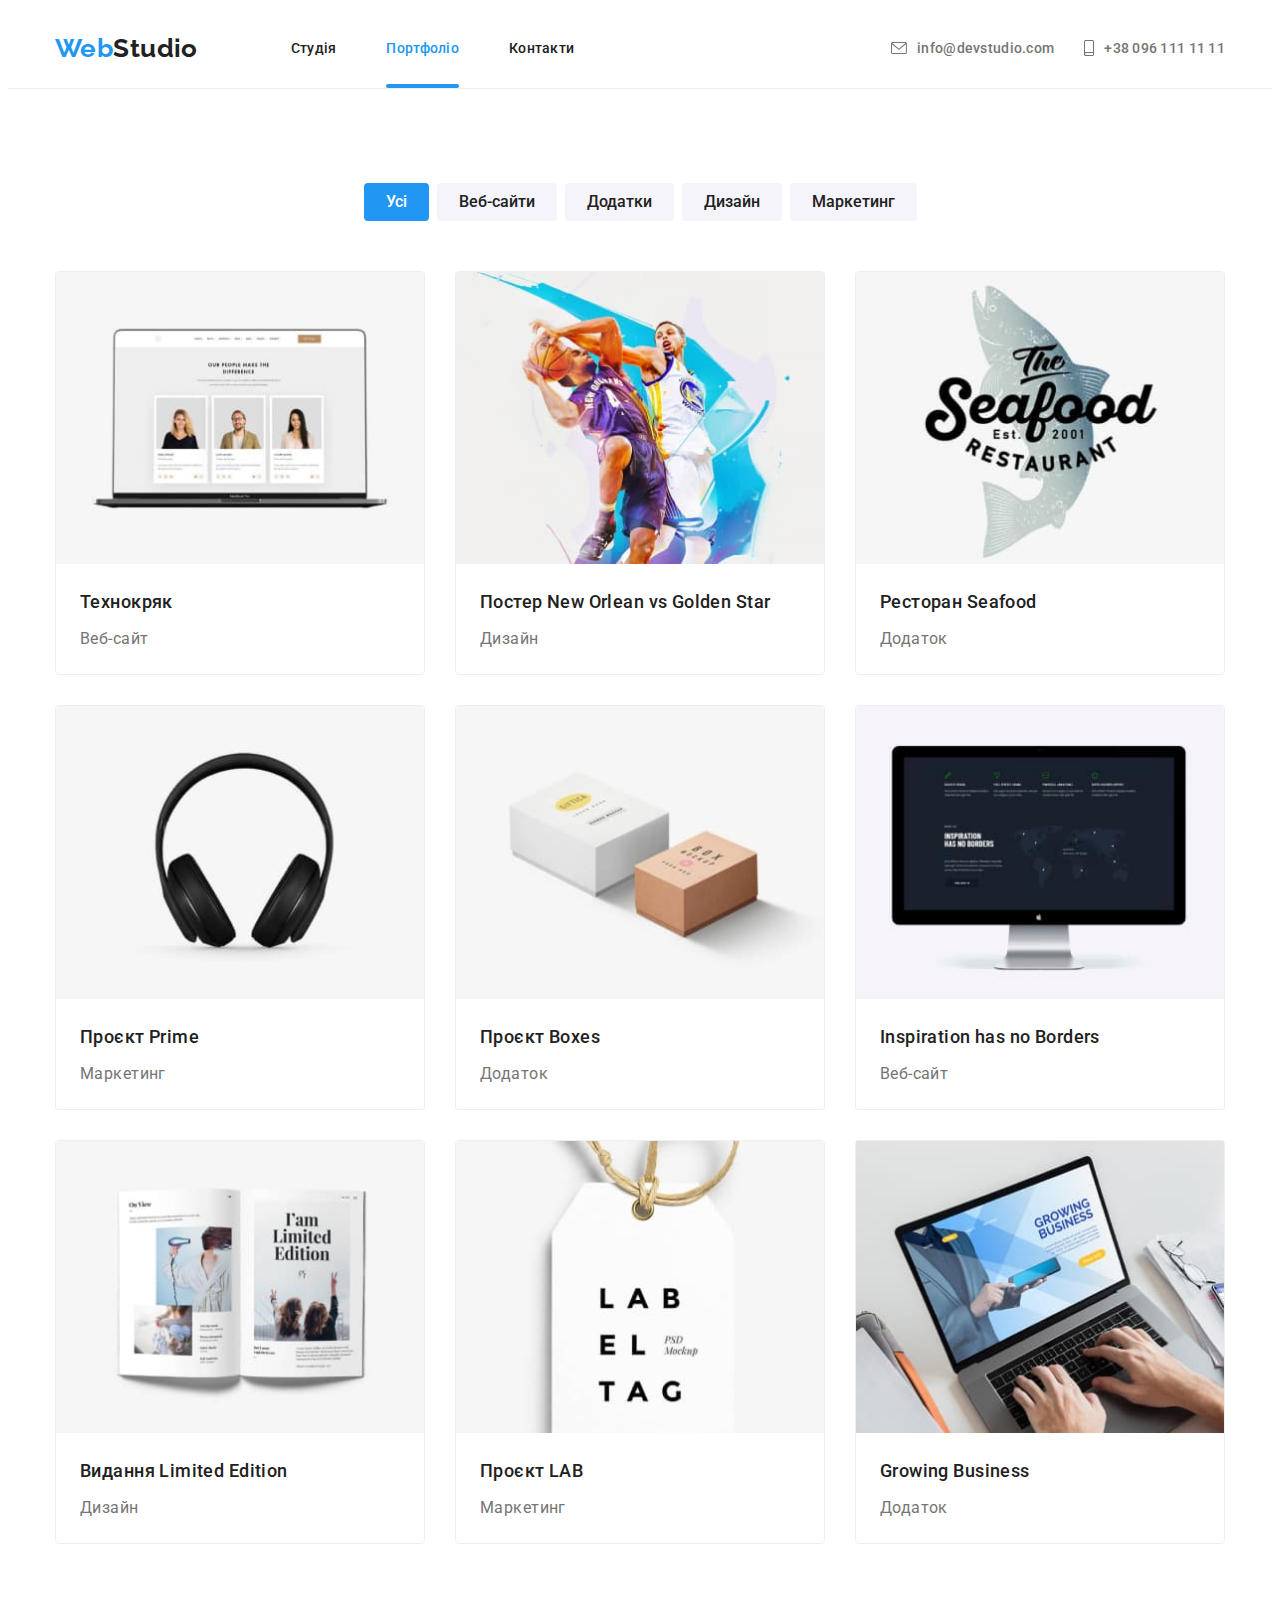
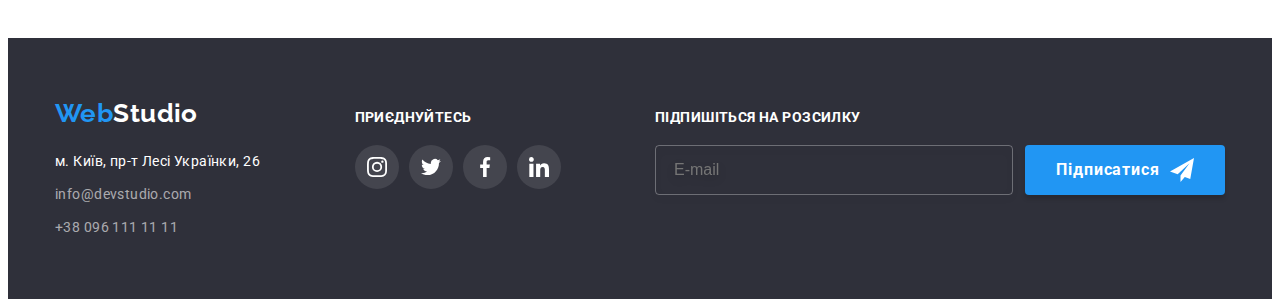
==== portfilio.html @ 44ab5edb "Initial commit" ====
<!DOCTYPE html>
<html lang="uk">
  <head>
    <meta charset="UTF-8" />
    <meta http-equiv="X-UA-Compatible" content="IE=edge" />
    <meta name="viewport" content="width=device-width, initial-scale=1.0" />
    <title>Document</title>
    <!-- Шрифти -->
    <link rel="preconnect" href="https://fonts.googleapis.com" />
    <link rel="preconnect" href="https://fonts.gstatic.com" crossorigin />
    <link
      href="https://fonts.googleapis.com/css2?family=Raleway:wght@700&family=Roboto:wght@400;500;700;900&display=swap"
      rel="stylesheet"
    />
    <!-- Стилі -->
    <!-- Спочатку нормалізатор -->
    <link
      rel="stylesheet"
      href="https://cdnjs.cloudflare.com/ajax/libs/modern-normalize/1.1.0/modern-normalize.min.css"
      integrity="sha512-wpPYUAdjBVSE4KJnH1VR1HeZfpl1ub8YT/NKx4PuQ5NmX2tKuGu6U/JRp5y+Y8XG2tV+wKQpNHVUX03MfMFn9Q=="
      crossorigin="anonymous"
      referrerpolicy="no-referrer"
    />
    <!-- Власні стилі -->
    <link rel="stylesheet" href="./css/styles.css" />
  </head>
  <body>
    <!--шапка -->
    <header class="header">
      <div class="container">
        <nav class="header-nav">
          <a class="logo header-logo" href="./index.html">
            <span class="logo-first-word">Web</span>Studio</a
          >
          <ul class="list header-list">
            <li class="header-item">
              <a class="header-nav-link link" href="./index.html">Студія</a>
            </li>
            <li class="header-item">
              <a class="header-nav-link link current-page" href="./portfilio.html">Портфоліо</a>
            </li>
            <li class="header-item">
              <!-- тимчасовий якір -->
              <a class="header-nav-link link" href="#contacts">Контакти</a>
            </li>
          </ul>
        </nav>
        <ul class="list header-cont-list">
          <li class="header-item">
            <a class="header-cont-link link" href="mailto:info@devstudio.com">
              <svg class="header-cont-icon" width="16" height="12">
                <use href="./images/icons.svg#envelope"></use>
              </svg>
              info@devstudio.com</a
            >
          </li>
          <li class="header-item">
            <a class="header-cont-link link" href="tel:+380961111111">
              <svg class="header-cont-icon" width="10" height="16">
                <use href="./images/icons.svg#smartphone"></use>
              </svg>
              +38 096 111 11 11</a
            >
          </li>
        </ul>
      </div>
    </header>
    <main>
      <section class="section-projects section">
        <div class="container">
          <h1 class="visually-hidden">"Портфоліо"</h1>
          <!-- "радіокнопки" -->
          <ul class="list sec-prj-list-rbtn">
            <li class="sec-prj-item-rbtn">
              <button class="rbtn current-rbtn" type="button">Усі</button>
            </li>
            <li class="sec-prj-item-rbtn"><button class="rbtn" type="button">Веб-сайти</button></li>
            <li class="sec-prj-item-rbtn"><button class="rbtn" type="button">Додатки</button></li>
            <li class="sec-prj-item-rbtn"><button class="rbtn" type="button">Дизайн</button></li>
            <li class="sec-prj-item-rbtn"><button class="rbtn" type="button">Маркетинг</button></li>
          </ul>

          <!-- список проектів -->
          <ul class="list sec-prg-list">
            <li class="sec-prg-item">
              <a
                class="sec-prg-link"
                href="about:blank"
                target="_blank"
                rel="noreferrer noopener"
                aria-label=""
              >
                <div class="prg-thumb">
                  <img
                    src="./images/portfolio/img-1-sq.jpg"
                    alt="ноутбук із зразком сторінки сайта"
                    width="370"
                    height="294"
                  />

                  <p class="prg-over-text">
                    Ресурс пропонує комплексні пропозиції з різним рівнем функціоналу та сервісів.
                    Все це дозволить відвідувачу отримати вичерпні відомості про компанію чи
                    приватну особу.
                  </p>
                </div>
                <div>
                  <h3 class="project-name">Технокряк</h3>
                  <p class="project-text">Веб-сайт</p>
                </div>
              </a>
            </li>
            <li class="sec-prg-item">
              <a
                class="sec-prg-link"
                href="about:blank"
                target="_blank"
                rel="noreferrer noopener"
                aria-label=""
              >
                <div class="prg-thumb">
                  <img
                    src="./images/portfolio/img-2-sq.jpg"
                    alt="рекламний постер із баскетболістами"
                    width="370"
                    height="294"
                  />

                  <p class="prg-over-text">
                    Ресурс пропонує комплексні пропозиції з різним рівнем функціоналу та сервісів.
                    Все це дозволить відвідувачу отримати вичерпні відомості про компанію чи
                    приватну особу.
                  </p>
                </div>
                <div>
                  <h3 class="project-name">Постер New Orlean vs Golden Star</h3>
                  <p class="project-text">Дизайн</p>
                </div>
              </a>
            </li>
            <li class="sec-prg-item">
              <a
                class="sec-prg-link"
                href="about:blank"
                target="_blank"
                rel="noreferrer noopener"
                aria-label=""
              >
                <div class="prg-thumb">
                  <img
                    src="./images/portfolio/img-3-sq.jpg"
                    alt="зразок макету логотипа ресторана"
                    width="370"
                    height="294"
                  />

                  <p class="prg-over-text">
                    Ресурс пропонує комплексні пропозиції з різним рівнем функціоналу та сервісів.
                    Все це дозволить відвідувачу отримати вичерпні відомості про компанію чи
                    приватну особу.
                  </p>
                </div>
                <div>
                  <h3 class="project-name">Ресторан Seafood</h3>
                  <p class="project-text">Додаток</p>
                </div>
              </a>
            </li>
            <li class="sec-prg-item">
              <a
                class="sec-prg-link"
                href="about:blank"
                target="_blank"
                rel="noreferrer noopener"
                aria-label=""
              >
                <div class="prg-thumb">
                  <img
                    src="./images/portfolio/img-4-sq.jpg"
                    alt="фото навушників"
                    width="370"
                    height="294"
                  />

                  <p class="prg-over-text">
                    Ресурс пропонує комплексні пропозиції з різним рівнем функціоналу та сервісів.
                    Все це дозволить відвідувачу отримати вичерпні відомості про компанію чи
                    приватну особу.
                  </p>
                </div>
                <div>
                  <h3 class="project-name">Проєкт Prime</h3>
                  <p class="project-text">Маркетинг</p>
                </div>
              </a>
            </li>
            <li class="sec-prg-item">
              <a
                class="sec-prg-link"
                href="about:blank"
                target="_blank"
                rel="noreferrer noopener"
                aria-label=""
              >
                <div class="prg-thumb">
                  <img
                    src="./images/portfolio/img-5-sq.jpg"
                    alt="зразки дизайну коробок"
                    width="370"
                    height="294"
                  />

                  <p class="prg-over-text">
                    Ресурс пропонує комплексні пропозиції з різним рівнем функціоналу та сервісів.
                    Все це дозволить відвідувачу отримати вичерпні відомості про компанію чи
                    приватну особу.
                  </p>
                </div>
                <div>
                  <h3 class="project-name">Проєкт Boxes</h3>
                  <p class="project-text">Додаток</p>
                </div>
              </a>
            </li>
            <li class="sec-prg-item">
              <a
                class="sec-prg-link"
                href="about:blank"
                target="_blank"
                rel="noreferrer noopener"
                aria-label=""
              >
                <div class="prg-thumb">
                  <img
                    src="./images/portfolio/img-6-sq.jpg"
                    alt="монітор з зображенням макету сторінки сайта"
                    width="370"
                    height="294"
                  />

                  <p class="prg-over-text">
                    Ресурс пропонує комплексні пропозиції з різним рівнем функціоналу та сервісів.
                    Все це дозволить відвідувачу отримати вичерпні відомості про компанію чи
                    приватну особу.
                  </p>
                </div>
                <div>
                  <h3 class="project-name">Inspiration has no Borders</h3>
                  <p class="project-text">Веб-сайт</p>
                </div>
              </a>
            </li>
            <li class="sec-prg-item">
              <a
                class="sec-prg-link"
                href="about:blank"
                target="_blank"
                rel="noreferrer noopener"
                aria-label=""
              >
                <div class="prg-thumb">
                  <img
                    src="./images/portfolio/img-7-sq.jpg"
                    alt="розкрита книга з ілюстраціями"
                    width="370"
                    height="294"
                  />

                  <p class="prg-over-text">
                    Ресурс пропонує комплексні пропозиції з різним рівнем функціоналу та сервісів.
                    Все це дозволить відвідувачу отримати вичерпні відомості про компанію чи
                    приватну особу.
                  </p>
                </div>
                <div>
                  <h3 class="project-name">Видання Limited Edition</h3>
                  <p class="project-text">Дизайн</p>
                </div>
              </a>
            </li>
            <li class="sec-prg-item">
              <a
                class="sec-prg-link"
                href="about:blank"
                target="_blank"
                rel="noreferrer noopener"
                aria-label=""
              >
                <div class="prg-thumb">
                  <img
                    src="./images/portfolio/img-8-sq.jpg"
                    alt="бірка з прикладом дизайну"
                    width="370"
                    height="294"
                  />

                  <p class="prg-over-text">
                    Ресурс пропонує комплексні пропозиції з різним рівнем функціоналу та сервісів.
                    Все це дозволить відвідувачу отримати вичерпні відомості про компанію чи
                    приватну особу.
                  </p>
                </div>
                <div>
                  <h3 class="project-name">Проєкт LAB</h3>
                  <p class="project-text">Маркетинг</p>
                </div>
              </a>
            </li>
            <li class="sec-prg-item">
              <a
                class="sec-prg-link"
                href="about:blank"
                target="_blank"
                rel="noreferrer noopener"
                aria-label=""
              >
                <div class="prg-thumb">
                  <img
                    src="./images/portfolio/img-9-sq.jpg"
                    alt="людина працює за ноутбуком"
                    width="370"
                    height="294"
                  />

                  <p class="prg-over-text">
                    Ресурс пропонує комплексні пропозиції з різним рівнем функціоналу та сервісів.
                    Все це дозволить відвідувачу отримати вичерпні відомості про компанію чи
                    приватну особу.
                  </p>
                </div>
                <div>
                  <h3 class="project-name">Growing Business</h3>
                  <p class="project-text">Додаток</p>
                </div>
              </a>
            </li>
          </ul>
        </div>
      </section>
    </main>
    <!--підвал-->
    <footer class="footer">
      <div class="container">
        <div class="footer-common">
          <div class="footer-addr">
            <a class="logo footer-logo" href="./index.html">
              <span class="logo-first-word">Web</span>Studio
            </a>
            <address class="footer-contacts-address" id="contacts">
              <ul class="list footer-list">
                <li class="footer-item">
                  <a
                    class="link-map"
                    href="https://goo.gl/maps/pMzpVghWTdphN7kk7"
                    target="_blank"
                    rel="noopener noreferrer"
                  >
                    м. Київ, пр-т Лесі Українки, 26
                  </a>
                </li>
                <li class="footer-item">
                  <a class="footer-link link" href="mailto:info@devstudio.com"
                    >info@devstudio.com</a
                  >
                </li>
                <li class="footer-item">
                  <a class="footer-link link" href="tel:+380961111111">+38 096 111 11 11</a>
                </li>
              </ul>
            </address>
          </div>
          <div class="footer-wecome-socials">
            <h3 class="footer-welcome">ПРИЄДНУЙТЕСЬ</h3>
            <ul class="list footer-socials-list">
              <li class="footer-socials-item">
                <a
                  class="footer-socials-link"
                  href="https://www.instagram.com/"
                  target="_blank"
                  rel="noreferrer noopener"
                  aria-label="Instagram"
                >
                  <svg class="footer-socials-icon" width="20" height="20">
                    <use href="./images/icons.svg#instagram"></use>
                  </svg>
                </a>
              </li>
              <li class="footer-socials-item">
                <a
                  class="footer-socials-link"
                  href="https://twitter.com/"
                  target="_blank"
                  rel="noreferrer noopener"
                  aria-label="Twitter"
                >
                  <svg class="footer-socials-icon" width="20" height="20">
                    <use href="./images/icons.svg#twitter"></use>
                  </svg>
                </a>
              </li>
              <li class="footer-socials-item">
                <a
                  class="footer-socials-link"
                  href="https://www.facebook.com/"
                  target="_blank"
                  rel="noreferrer noopener"
                  aria-label="Facebook"
                >
                  <svg class="footer-socials-icon" width="20" height="20">
                    <use href="./images/icons.svg#facebook"></use>
                  </svg>
                </a>
              </li>
              <li class="footer-socials-item">
                <a
                  class="footer-socials-link"
                  href="https://www.LinkedIn.com/"
                  target="_blank"
                  rel="noreferrer noopener"
                  aria-label="LinkedIn"
                >
                  <svg class="footer-socials-icon" width="20" height="20">
                    <use href="./images/icons.svg#linkedin"></use>
                  </svg>
                </a>
              </li>
            </ul>
          </div>
          <div class="footer-subscribe">
            <form class="subscribe-form" name="subscribe-form" autocomplete="off">
              <p class="subscribe-title">Підпишіться на розсилку</p>
              <div class="subscribe-form-field">
                <label>
                  <input
                    class="subscribe-form-input"
                    type="email"
                    name="user-mail"
                    placeholder="E-mail"
                    required
                  />
                </label>
                <button class="subscribe-form-btn btn" type="submit">
                  Підписатися
                  <svg class="sub-btn-icon" width="24" height="24">
                    <use href="./images/icons.svg#icon-send-6hw"></use>
                  </svg>
                </button>
              </div>
            </form>
          </div>
        </div>
      </div>
    </footer>
  </body>
</html>
---- css/styles.css ----
:root {
  /* Fonts */
  --main-font: Roboto, sans-serif;
  --secondary-font: Raleway, sans-serif;

  /* Text */
  --main-headers-color: #212121;
  --main-txt-color: #757575;
  --main-accent-color: #2196f3;
  --light-txt-color: #ffffff;
  --light-footer-links-cl: rgba(255, 255, 255, 0.6);
  --icons-color: #afb1b8;

  /* Background */
  background-color: #ffffff;
  --background-secondary-cl: #2f303a;
  --background-elements: #f5f4fa;
  --background-light-cl: #ffffff;

  /* Other */
  --number-of-gaps-two: 2;
  --number-of-gaps-three: 3;
  --number-of-items-three: 3;
  --number-of-items-four: 4;

  /* Animation */
  --anim-main: 250ms cubic-bezier(0.4, 0, 0.2, 1);
  /* --anim-main: 1500ms cubic-bezier(0.4, 0, 0.2, 1); */
}

body {
  font-family: var(--main-font);
  color: var(--main-txt-color);
  font-size: 14px;
  line-height: calc(24 / 14);
  letter-spacing: 0.03em;
}

/* reset */
html {
  box-sizing: border-box;
}

*,
*::after,
*::before {
  box-sizing: inherit;
}

/* Стили для обнуления верхних отступов у элементов */
h1,
h2,
h3,
h4,
h5,
h6,
p {
  margin: 0;
}

/* Свойства для корректного отображения картинок */
img {
  display: block;
  max-width: 100%;
  height: auto;
}

/* Свойства для обнуления курсива у address */
address {
  font-style: normal;
}

/* Класс для обнуления базовых свойств у ссылок */
.link {
  text-decoration: none;
  color: inherit;
}

/* Класс для обнуления базовых свойств у списков (ul) */
.list {
  list-style: none;
  margin: 0;
  padding: 0;
}

/* утилити */
.section {
  padding-top: 94px;
  padding-bottom: 94px;
}

.container {
  width: 1200px;

  padding-left: 15px;
  padding-right: 15px;

  margin-left: auto;
  margin-right: auto;

  /* outline: 2px solid tomato;
  outline-offset: -2px; */
}

.visually-hidden {
  position: absolute;
  width: 1px;
  height: 1px;
  margin: -1px;
  border: 0;
  padding: 0;

  white-space: nowrap;
  clip-path: inset(100%);
  clip: rect(0 0 0 0);
  overflow: hidden;
}

/* шапка */
.header {
  border-bottom: 1px solid #ececec;
}

.header .container {
  display: flex;
  align-items: center;
}

.logo {
  font-family: var(--secondary-font);
  font-style: normal;
  font-weight: 700;
  font-size: 26px;
  line-height: calc(31 / 26);
  color: var(--main-headers-color);
  text-decoration: none;
  transition: color var(--anim-main);
}

.header-logo {
  padding-right: 93px;
  transition: color var(--anim-main);
}

.logo-first-word {
  color: var(--main-accent-color);
  transition: color var(--anim-main);
}

.header-nav {
  display: flex;
  margin-right: auto;
  align-items: center;
}

.header-list {
  display: flex;
  justify-content: center;
  align-items: center;
  gap: 50px;
}

.header-cont-list {
  display: flex;
  justify-content: center;
  align-items: center;
  gap: 30px;
}

.header-item {
  display: flex;
  justify-content: center;
  align-items: center;
}

.header-cont-icon {
  margin-right: 10px;
  fill: currentColor;
  /* transition: fill var(--anim-main); */
}

.header-nav-link,
.header-cont-link {
  font-weight: 500;
  line-height: calc(16 / 14);
  letter-spacing: 0.02em;
  padding-top: 32px;
  padding-bottom: 32px;

  transition: color var(--anim-main);
}

.header-nav-link {
  position: relative;
  color: var(--main-headers-color);
  transition: color var(--anim-main);
}

.header-nav-link::after {
  content: '';

  display: block;
  width: 100%;
  height: 4px;
  border-radius: 2px;
  background-color: var(--main-accent-color);

  position: absolute;
  left: 0;
  bottom: 0;

  opacity: 0;
  transform: scaleX(0);
  transition: background-color var(--anim-main), transform var(--anim-main),
    opacity var(--anim-main);
}

.header-cont-link {
  display: flex;
  align-items: center;
  color: var(--main-txt-color);
  transition: color var(--anim-main);
}

.header-nav-link:hover::after,
.header-nav-link:focus::after {
  opacity: 1;
  transform: scaleX(1);
}

.header-nav-link:hover,
.header-nav-link:focus,
.logo:hover,
.logo:focus {
  color: var(--main-accent-color);
}

.header-cont-link:hover,
.header-cont-link:focus {
  color: var(--main-accent-color);
}

/* поточна сторінка */
.current-page {
  position: relative;
  color: var(--main-accent-color);
}

.current-page::after {
  content: '';

  display: block;
  width: 100%;
  height: 4px;
  border-radius: 2px;
  background-color: var(--main-accent-color);

  position: absolute;
  left: 0;
  bottom: 0;
  opacity: 1;
  transform: scaleX(1);
  transition: transform var(--anim-main);
}

/* герой */
.hero {
  height: 600px;
  max-width: 1600px;
  margin: 0 auto;

  background-color: var(--background-secondary-cl);

  background-image: linear-gradient(to right, rgba(47, 48, 58, 0.4), rgba(47, 48, 58, 0.4)),
    url('../images/hero/Img-sq.jpg');
  background-repeat: no-repeat;
  background-size: cover;
  background-position: center;

  text-align: center;
  padding-top: 200px;
  padding-bottom: 200px;
}

.hero-title {
  width: 696px;
  margin-left: auto;
  margin-right: auto;
  margin-bottom: 30px;
  font-weight: 900;
  font-size: 44px;
  line-height: calc(60 / 44);
  text-align: center;
  letter-spacing: 0.06em;
  text-transform: uppercase;
  color: var(--light-txt-color);
}

.btn {
  font-family: inherit;
  font-weight: 700;
  font-size: 16px;
  line-height: calc(30 / 16);
  letter-spacing: 0.06em;
  width: 216px;
  height: 50px;
  color: var(--light-txt-color);
  background-color: var(--main-accent-color);

  border-radius: 4px;
  border: 0;

  box-shadow: 0px 4px 4px rgba(0, 0, 0, 0.15);
  cursor: pointer;

  transition: box-shadow var(--anim-main), background-color var(--anim-main), color var(--anim-main);
}

.btn:hover,
.btn:focus {
  background-color: var(--background-elements);
  color: var(--main-headers-color);
}

/* секція особливостей */
.special-list {
  display: flex;
  flex-wrap: wrap;
  gap: 30px;
}

.special-title {
  margin-bottom: 10px;
  font-size: 14px;
  line-height: calc(16 / 14);
  text-transform: uppercase;
  color: var(--main-headers-color);
}

.special-item {
  width: 270px;
  flex-basis: calc((100% - 30px * var(--number-of-gaps-three)) / var(--number-of-items-four));
}

.special-thumb {
  display: flex;
  justify-content: center;
  align-items: center;
  width: 270px;
  height: 120px;
  margin-bottom: 30px;

  background-size: cover;
  background-color: var(--background-elements);
  border-radius: 4px;
}

/* секція "чим займаємось" */
.section-what {
  padding-top: 0;
}

.sec-wht-list {
  display: flex;
  flex-wrap: wrap;
  gap: 30px;
}

.section-title {
  font-size: 36px;
  line-height: calc(42 / 36);
  text-align: center;
  margin-bottom: 50px;

  color: var(--main-headers-color);
}

.sec-wht-item {
  position: relative;
  /* width: 370px; */
  flex-basis: calc((100% - 30px * var(--number-of-gaps-two)) / var(--number-of-items-three));
}

.sec-wht-overtext {
  position: absolute;
  left: 0;
  bottom: 0;

  width: 100%;
  height: auto;

  font-weight: 700;
  text-align: center;
  text-transform: uppercase;
  padding: 27px;
  background: rgba(47, 48, 58, 0.8);
  color: var(--light-txt-color);
}

/* команда */
.section-team {
  background-color: var(--background-elements);
}

.sec-team-list {
  display: flex;
  flex-wrap: wrap;
  gap: 30px;
}

.sec-team-item {
  /* width: 270px; */
  flex-basis: calc((100% - 30px * var(--number-of-gaps-three)) / var(--number-of-items-four));
  box-shadow: 0px 1px 3px rgba(0, 0, 0, 0.12), 0px 1px 1px rgba(0, 0, 0, 0.14),
    0px 2px 1px rgba(0, 0, 0, 0.2);
  border-radius: 0px 0px 4px 4px;
  background-color: var(--background-light-cl);
}

.team-name {
  font-weight: 500;
  font-size: 16px;
  line-height: calc(19 / 16);

  text-align: center;
  color: var(--main-headers-color);
  margin-bottom: 10px;
}

.team-position {
  font-size: 16px;
  line-height: calc(19 / 16);
  text-align: center;
  margin-bottom: 16px;
}

.team-thumb {
  padding-top: 30px;
  padding-left: 10px;
  padding-right: 10px;
  padding-bottom: 30px;
}

.team-socials-list,
.footer-socials-list {
  display: flex;
  justify-content: center;
  align-items: center;

  gap: 10px;
}

.team-socials-link {
  display: flex;
  justify-content: center;
  align-items: center;
  text-align: center;
  width: 44px;
  height: 44px;
  border-radius: 50%;

  color: var(--icons-color);
  transition: background-color var(--anim-main), color var(--anim-main);
}

.team-socials-link:hover,
.team-socials-link:focus {
  color: var(--light-txt-color);
  background-color: var(--main-accent-color);
}

.footer-socials-link:hover,
.footer-socials-link:focus {
  color: var(--light-txt-color);
  background-color: var(--main-accent-color);
}

.team-socials-icon {
  fill: currentColor;
}

/* клієнти */
.section-clients-list {
  display: flex;
  flex-wrap: wrap;
  justify-content: center;
  align-items: center;
  gap: 30px;
  flex-basis: calc((100% - 30px) / 6);
  fill: var(--icons-color);
  cursor: pointer;
}

.sec-clients-link {
  display: flex;
  justify-content: center;
  align-items: center;
  width: 170px;
  height: 92px;
  border-radius: 4px;
  border: 1px solid var(--icons-color);
  color: var(--icons-color);

  transition: border-color var(--anim-main), color var(--anim-main);
}

.sec-clients-link:hover,
.sec-clients-link:focus {
  color: var(--main-accent-color);
  border-color: var(--main-accent-color);
}

.clients-icons {
  fill: currentColor;
}

/* footer */
.footer {
  background-color: var(--background-secondary-cl);
  padding-top: 60px;
  padding-bottom: 60px;
}

.footer-logo {
  display: inline-block;
  margin-bottom: 20px;
}

.footer-logo,
.link-map {
  color: var(--light-txt-color);
  text-decoration: none;
  transition: color var(--anim-main);
}
.footer-item {
  margin-bottom: 9px;
}

.footer-item:last-child {
  margin-bottom: 0;
}

.footer .link {
  color: var(--light-footer-links-cl);
  transition: color var(--anim-main);
}

.footer-logo:hover,
.footer-logo:focus,
.footer-link:hover,
.footer-link:focus {
  color: var(--main-accent-color);
}

.footer-common {
  display: flex;
  justify-content: space-between;
  align-items: baseline;
}

.footer-addr {
  display: flex;
  flex-direction: column;
}

.footer-wecome-socials {
  display: flex;
  flex-direction: column;
}

.footer-welcome {
  font-weight: 700;
  font-size: 14px;
  line-height: calc(16 / 14);

  text-transform: uppercase;
  color: var(--light-txt-color);
  margin-bottom: 20px;
}

.footer-socials-link {
  display: flex;
  justify-content: center;
  align-items: center;
  text-align: left;
  width: 44px;
  height: 44px;
  border-radius: 50%;
  background-color: rgba(255, 255, 255, 0.1);

  transition: background-color var(--anim-main);
}

.footer-socials-icon {
  fill: var(--light-txt-color);
}

.subscribe-form-field {
  display: flex;
  justify-content: center;
  align-items: center;
  gap: 12px;
}

.subscribe-title {
  font-weight: 700;
  font-size: 14px;
  line-height: 16px;
  letter-spacing: 0.03em;
  text-transform: uppercase;
  color: var(--light-txt-color);

  margin-bottom: 20px;
}

.subscribe-form-btn {
  display: inline-flex;
  justify-content: center;
  align-items: center;
  gap: 10px;
  width: 200px;
  height: 50px;
}

.sub-btn-icon {
  fill: currentColor;
}

.subscribe-form-input {
  width: 358px;
  height: 50px;
  padding-left: 18px;
  font-size: 16px;
  color: var(--light-txt-color);
  line-height: calc(20 / 16);
  outline: transparent;
  /* background-color: var(--background-secondary-cl); */
  background-color: transparent;
  border: 1px solid rgba(255, 255, 255, 0.3);
  filter: drop-shadow(0px 4px 4px rgba(0, 0, 0, 0.15));
  border-radius: 4px;
}

.subscribe-form-input:focus {
  border-color: var(--main-accent-color);
}

/* Портфоліо */

.sec-prj-list-rbtn {
  display: flex;
  justify-content: center;
  align-items: center;
  margin-bottom: 50px;
  gap: 8px;
}

.rbtn {
  font-family: inherit;
  font-weight: 500;
  font-size: 16px;
  line-height: calc(26 / 16);

  background-color: var(--background-elements);
  color: var(--main-headers-color);

  border-radius: 4px;
  border: 0;
  padding: 6px 22px;
  cursor: pointer;

  transition: background-color var(--anim-main), color var(--anim-main), box-shadow var(--anim-main);
}

.rbtn:hover,
.rbtn:focus {
  background-color: var(--main-accent-color);
  color: var(--light-txt-color);

  box-shadow: 0px 3px 1px rgba(0, 0, 0, 0.1), 0px 1px 2px rgba(0, 0, 0, 0.08),
    0px 2px 2px rgba(0, 0, 0, 0.12);
}

/* поточна кнопка */
.current-rbtn {
  background-color: var(--main-accent-color);
  color: var(--light-txt-color);
}

.sec-prg-link:hover,
.sec-prg-link:focus {
  box-shadow: 0px 1px 1px rgba(0, 0, 0, 0.12), 0px 4px 4px rgba(0, 0, 0, 0.06),
    1px 4px 6px rgba(0, 0, 0, 0.16);
}

.sec-prg-link:hover .prg-over-text,
.sec-prg-link:focus .prg-over-text {
  transform: translateY(0);
}

.prg-thumb {
  position: relative;
  overflow: hidden;
}

.prg-over-text {
  padding: 63px 24px;
  color: var(--light-txt-color);
  font-size: 18px;
  line-height: calc(28 / 18);

  position: absolute;
  top: 0;
  left: 0;
  width: 100%;
  height: 100%;
  opacity: 1;
  background: rgba(33, 150, 243, 0.9);
  transform: translateY(101%);

  transition: transform var(--anim-main);
}

.project-name {
  font-weight: 500;
  font-size: 18px;
  line-height: calc(36 / 18);

  text-align: left;
  color: var(--main-headers-color);
}

.project-text {
  font-size: 16px;
  line-height: calc(30 / 16);
  color: var(--main-txt-color);
}

.sec-prg-list {
  display: flex;
  flex-wrap: wrap;
  gap: 30px;
}

.sec-prg-item {
  /* width: 370px; */
  display: flex;

  flex-basis: calc((100% - 30px * var(--number-of-gaps-two)) / var(--number-of-items-three));
}

.sec-prg-link {
  text-decoration: none;
  border: 1px solid #eeeeee;
  border-radius: 4px;
  transition: box-shadow var(--anim-main);
}

.sec-prg-list .project-name {
  padding-right: 24px;
  padding-top: 20px;
  padding-left: 24px;
  margin-bottom: 4px;
}

.sec-prg-list .project-text {
  padding-right: 24px;
  padding-left: 24px;
  padding-bottom: 20px;
}

/* модальне вікно */

.backdrop {
  position: fixed;
  top: 0;
  left: 0;
  z-index: 1000;

  width: 100%;
  height: 100%;
  background-color: rgba(0, 0, 0, 0.2);

  transition: visibility var(--anim-main), opacity var(--anim-main);
}

.backdrop.is-hidden {
  opacity: 0;
  pointer-events: none;
  visibility: hidden;
  scale: 0.9;
}

.backdrop.is-hidden .modal {
  transform: translate(-50%, -50%) scale(0.9);
  transition: transform var(--anim-main);
}

.modal {
  padding: 40px;
  position: absolute;
  top: 50%;
  left: 50%;

  width: 528px;
  height: 581px;
  background-color: var(--background-light-cl);
  border-radius: 4px;
  box-shadow: 0px 1px 3px rgba(0, 0, 0, 0.12), 0px 1px 1px rgba(0, 0, 0, 0.14),
    0px 2px 1px rgba(0, 0, 0, 0.2);

  transform: translate(-50%, -50%) scale(1);
  transition: transform var(--anim-main);
}

.modal-btn {
  position: absolute;
  top: 10px;
  right: 10px;

  width: 30px;
  height: 30px;

  display: flex;
  justify-content: center;
  align-items: center;

  padding: 0;
  background-color: var(--background-light-cl);

  border-radius: 50%;
  border: 1px solid rgba(0, 0, 0, 0.1);
  cursor: pointer;

  transition: color var(--anim-main);
}

.modal-btn:hover,
.modal-btn:focus {
  color: var(--main-accent-color);
}

.modal-btn-icon {
  fill: currentColor;
}

/*
   Register form
*/
.register-form-title {
  display: block;
  text-align: center;

  font-style: normal;
  font-weight: 700;
  font-size: 20px;
  line-height: calc(23 / 20);
  color: var(--main-headers-color);
  letter-spacing: 0.03em;

  margin-bottom: 12px;
}

.register-form-group {
  margin-bottom: 20px;
}

.register-form-field {
  position: relative;
  display: block;
  margin-bottom: 10px;
}

.register-form-field:last-child {
  margin-bottom: 0;
}

.register-form-label {
  display: block;
  font-size: 12px;
  line-height: calc(14 / 12);
  margin-bottom: 4px;
}

.register-form-input {
  width: 100%;
  height: 40px;
  padding-left: 42px;
  padding-right: 42px;

  border: 1px solid rgba(33, 33, 33, 0.2);
  border-radius: 4px;
  outline: transparent;
  transition: border-color var(--anim-main);
}

.register-form-icon {
  position: absolute;
  top: 50%;
  left: 12px;

  transition: fill var(--anim-main);
}

.register-form-input:focus {
  border-color: var(--main-accent-color);
}

.register-form-input:focus ~ .register-form-icon {
  fill: var(--main-accent-color);
}

.register-form-message {
  display: block;
  width: 100%;
  height: 120px;
  padding: 12px;

  font-size: 12px;
  line-height: calc(14 / 12);
  letter-spacing: 0.01em;
  color: rgba(117, 117, 117, 0.5);

  resize: none;
  outline: transparent;
  border: 1px solid rgba(33, 33, 33, 0.2);
  border-radius: 4px;

  transition: border-color var(--anim-main);
}

.register-form-message:focus {
  border-color: var(--main-accent-color);
  font-size: 16px;
  color: var(--main-headers-color);
}

.register-form-agreement {
  display: flex;
  align-items: center;
  justify-content: center;
  gap: 10px;

  margin-bottom: 30px;
}

.icon-checked {
  opacity: 0;
  transition: opacity var(--anim-main);
}

.register-form-checkbox:checked + .register-form-icons .icon-checked {
  opacity: 1;
}

.icon-unchecked {
  transition: opacity var(--anim-main);
}

.register-form-checkbox:checked + .register-form-icons .icon-unchecked {
  opacity: 0;
}

/* Перевірка стану чекбокса перед встановленням стану фокусу сусідньому елементу */
.register-form-checkbox:focus-visible:not(:checked) + .register-form-icons,
.register-form-checkbox:focus-visible:checked + .register-form-icons,
.register-form-checkbox:disabled + .register-form-icons {
  outline: transparent;
}

/* Встановлення стану фокусу сусідньому елементу іконці */
.register-form-checkbox:focus:focus-visible + .register-form-icons {
  outline: 2px solid var(--main-headers-color);
  outline-offset: 1px;
  border-radius: 2px;
}

.register-form-desc {
  font-size: 14px;
  user-select: none;
}

.register-form-link {
  color: var(--main-accent-color);
}

.register-form-btn {
  display: block;
  width: 200px;
  height: 50px;
  margin: 0 auto;
}
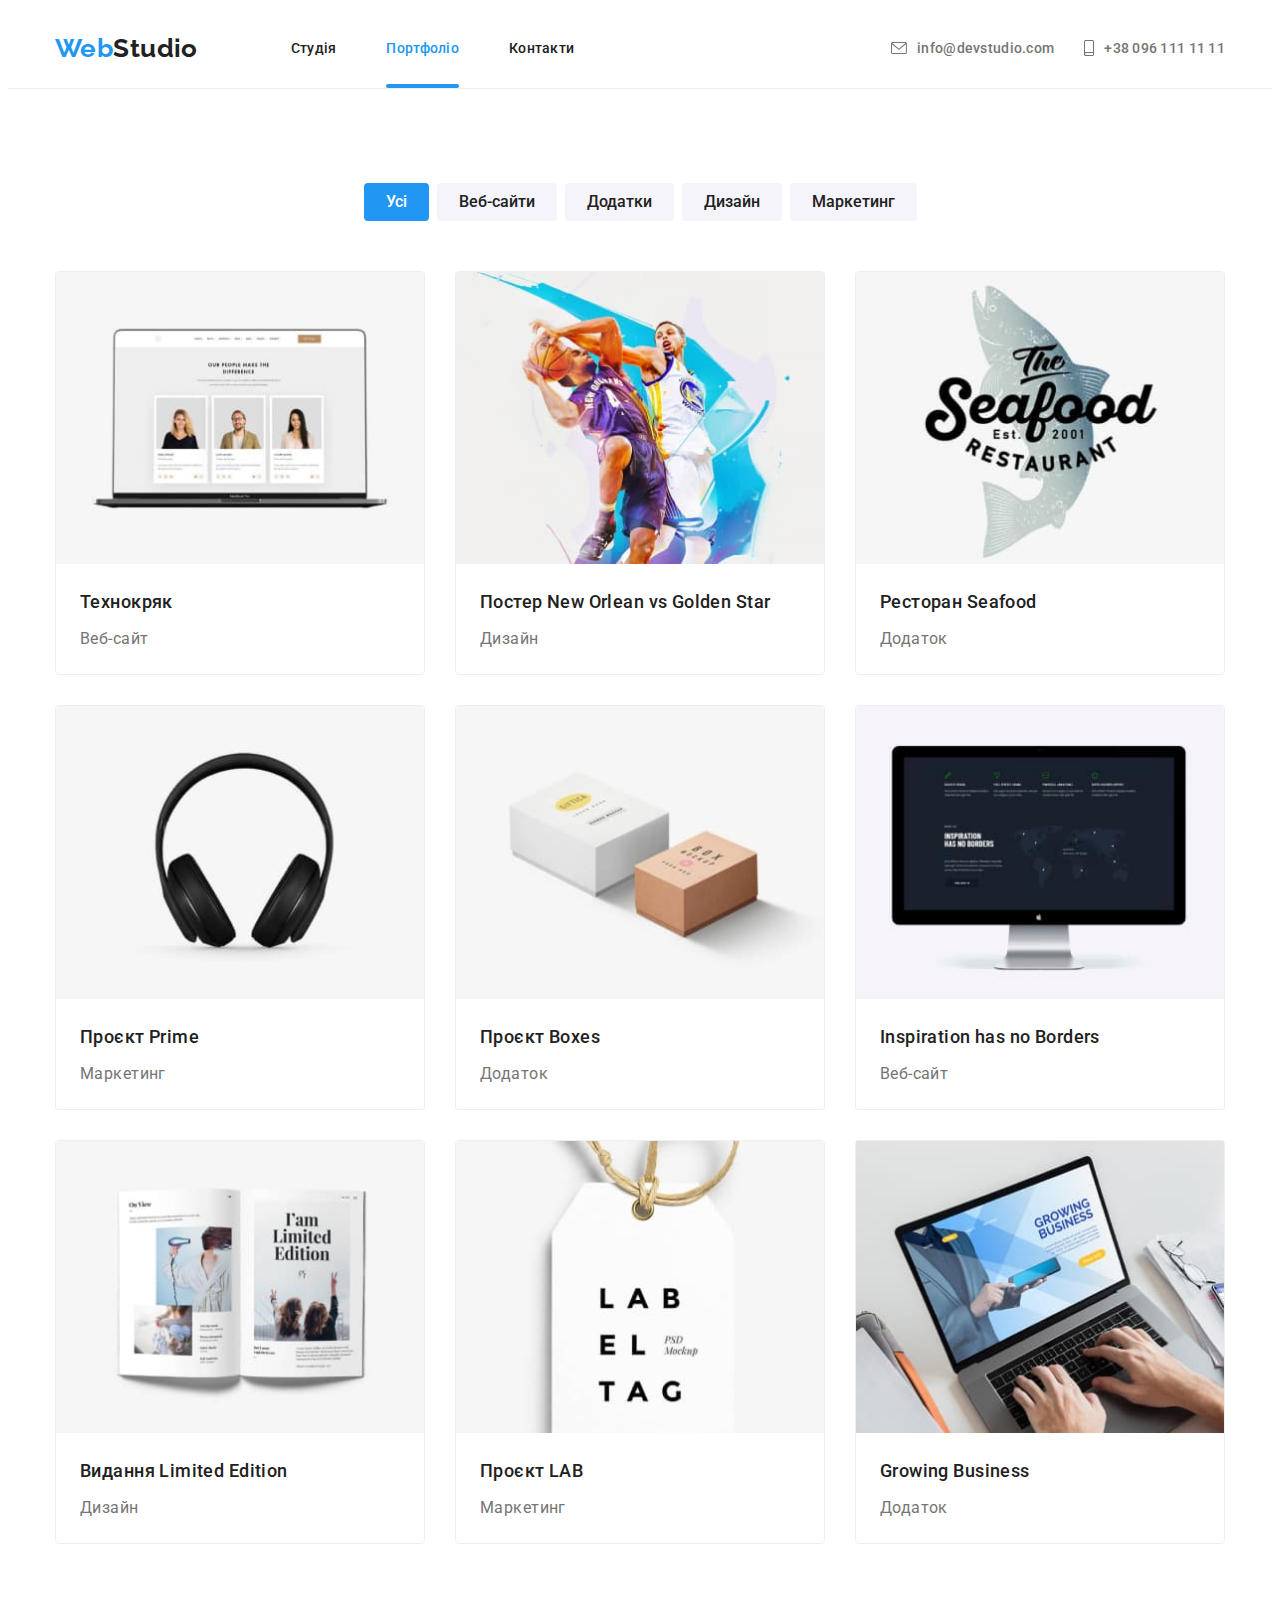
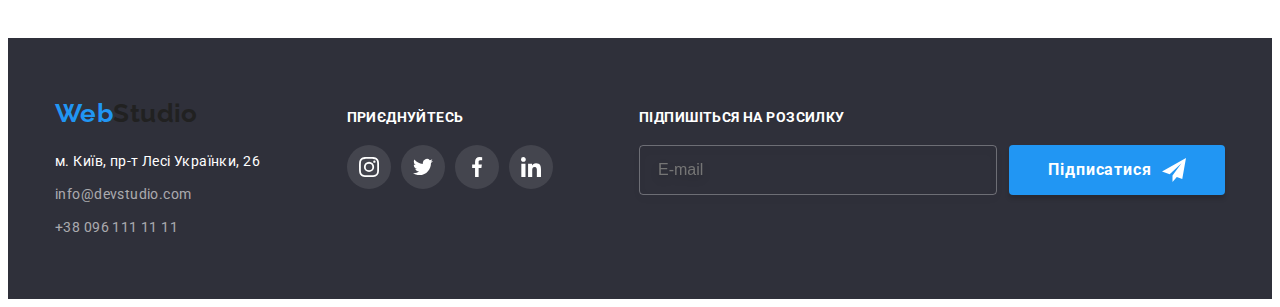
==== commit fa1ad573: "фінальна сборка" ====
--- a/portfilio.html
+++ b/portfilio.html
@@ -22,7 +22,8 @@
       referrerpolicy="no-referrer"
     />
     <!-- Власні стилі -->
-    <link rel="stylesheet" href="./css/styles.css" />
+    <link rel="stylesheet" href="./css/main.min.css" />
+    <!-- <link rel="stylesheet" href="./css/styles.css" /> -->
   </head>
   <body>
     <!--шапка -->
--- a/css/main.min.css
+++ b/css/main.min.css
@@ -0,0 +1 @@
+:root{--main-font: Roboto, sans-serif;--secondary-font: Raleway, sans-serif;--main-headers-color: #212121;--main-txt-color: #757575;--main-accent-color: #2196f3;--light-txt-color: #ffffff;--light-footer-links-cl: rgba(255, 255, 255, 0.6);--icons-color: #afb1b8;background-color:#fff;--background-secondary-cl: #2f303a;--background-elements: #f5f4fa;--background-light-cl: #ffffff;--number-of-gaps-two: 2;--number-of-gaps-three: 3;--number-of-items-three: 3;--number-of-items-four: 4;--anim-main: 2500ms cubic-bezier(0.4, 0, 0.2, 1)}.visually-hidden{position:absolute;width:1px;height:1px;margin:-1px;border:0;padding:0;white-space:nowrap;-webkit-clip-path:inset(100%);clip-path:inset(100%);clip:rect(0 0 0 0);overflow:hidden}body{font-family:var(--main-font);color:var(--main-txt-color);font-size:14px;line-height:1.7142857143;letter-spacing:.03em}.section{padding-top:94px;padding-bottom:94px}.section-title{font-size:36px;line-height:1.1666666667;text-align:center;margin-bottom:50px;color:var(--main-headers-color)}.container{width:1200px;padding-left:15px;padding-right:15px;margin-left:auto;margin-right:auto}html{-webkit-box-sizing:border-box;box-sizing:border-box}*,*::after,*::before{-webkit-box-sizing:inherit;box-sizing:inherit}h1,h2,h3,h4,h5,h6,p{margin:0}img{display:block;max-width:100%;height:auto}address{font-style:normal}.link{text-decoration:none;color:inherit}.list{list-style:none;margin:0;padding:0}.header{border-bottom:1px solid #ececec}.header .container{display:-webkit-box;display:-ms-flexbox;display:flex;-webkit-box-align:center;-ms-flex-align:center;align-items:center}.header-logo{padding-right:93px;-webkit-transition:color var(--anim-main);transition:color var(--anim-main)}.header-nav{display:-webkit-box;display:-ms-flexbox;display:flex;margin-right:auto;-webkit-box-align:center;-ms-flex-align:center;align-items:center}.header-list{display:-webkit-box;display:-ms-flexbox;display:flex;-webkit-box-pack:center;-ms-flex-pack:center;justify-content:center;-webkit-box-align:center;-ms-flex-align:center;align-items:center;gap:50px}.header-cont-list{display:-webkit-box;display:-ms-flexbox;display:flex;-webkit-box-pack:center;-ms-flex-pack:center;justify-content:center;-webkit-box-align:center;-ms-flex-align:center;align-items:center;gap:30px}.header-item{display:-webkit-box;display:-ms-flexbox;display:flex;-webkit-box-pack:center;-ms-flex-pack:center;justify-content:center;-webkit-box-align:center;-ms-flex-align:center;align-items:center}.header-cont-icon{margin-right:10px;fill:currentColor}.header-nav-link{position:relative;font-weight:500;line-height:1.1428571429;letter-spacing:.02em;color:var(--main-headers-color);padding-top:32px;padding-bottom:32px;-webkit-transition:color var(--anim-main);transition:color var(--anim-main)}.header-nav-link:hover,.header-nav-link:focus{color:var(--main-accent-color)}.header-nav-link::after{content:"";display:block;width:100%;height:4px;border-radius:2px;background-color:var(--main-accent-color);position:absolute;left:0;bottom:0;opacity:0;-webkit-transform:scaleX(0);transform:scaleX(0);-webkit-transition:background-color var(--anim-main),opacity var(--anim-main),-webkit-transform var(--anim-main);transition:background-color var(--anim-main),opacity var(--anim-main),-webkit-transform var(--anim-main);transition:background-color var(--anim-main),transform var(--anim-main),opacity var(--anim-main);transition:background-color var(--anim-main),transform var(--anim-main),opacity var(--anim-main),-webkit-transform var(--anim-main)}.header-nav-link:hover::after,.header-nav-link:focus::after{opacity:1;-webkit-transform:scaleX(1);transform:scaleX(1)}.header-cont-link{display:-webkit-box;display:-ms-flexbox;display:flex;-webkit-box-align:center;-ms-flex-align:center;align-items:center;font-weight:500;line-height:1.1428571429;letter-spacing:.02em;color:var(--main-txt-color);padding-top:32px;padding-bottom:32px;-webkit-transition:color var(--anim-main);transition:color var(--anim-main)}.header-cont-link:hover,.header-cont-link:focus{color:var(--main-accent-color)}.current-page{position:relative;color:var(--main-accent-color)}.current-page::after{content:"";display:block;width:100%;height:4px;border-radius:2px;background-color:var(--main-accent-color);position:absolute;left:0;bottom:0;opacity:1;-webkit-transform:scaleX(1);transform:scaleX(1);-webkit-transition:-webkit-transform var(--anim-main);transition:-webkit-transform var(--anim-main);transition:transform var(--anim-main);transition:transform var(--anim-main), -webkit-transform var(--anim-main)}.hero{height:600px;max-width:1600px;margin:0 auto;background-color:var(--background-secondary-cl);background-image:-webkit-gradient(linear, left top, right top, from(rgba(47, 48, 58, 0.4)), to(rgba(47, 48, 58, 0.4))),url("../images/hero/Img-sq.jpg");background-image:linear-gradient(to right, rgba(47, 48, 58, 0.4), rgba(47, 48, 58, 0.4)),url("../images/hero/Img-sq.jpg");background-repeat:no-repeat;background-size:cover;background-position:center;text-align:center;padding-top:200px;padding-bottom:200px}.hero-title{width:696px;margin-left:auto;margin-right:auto;margin-bottom:30px;font-weight:900;font-size:44px;line-height:1.3636363636;text-align:center;letter-spacing:.06em;text-transform:uppercase;color:var(--light-txt-color)}.speciality__list{display:-webkit-box;display:-ms-flexbox;display:flex;-ms-flex-wrap:wrap;flex-wrap:wrap;gap:30px}.speciality__item{width:270px;-ms-flex-preferred-size:calc((100% - 30px*var(--number-of-gaps-three))/var(--number-of-items-four));flex-basis:calc((100% - 30px*var(--number-of-gaps-three))/var(--number-of-items-four))}.speciality__title{margin-bottom:10px;font-size:14px;line-height:1.1428571429;text-transform:uppercase;color:var(--main-headers-color)}.speciality__thumb{display:-webkit-box;display:-ms-flexbox;display:flex;-webkit-box-pack:center;-ms-flex-pack:center;justify-content:center;-webkit-box-align:center;-ms-flex-align:center;align-items:center;width:270px;height:120px;margin-bottom:30px;background-size:cover;background-color:var(--background-elements);border-radius:4px}.section-what{padding-top:0}.section-what__list{display:-webkit-box;display:-ms-flexbox;display:flex;-ms-flex-wrap:wrap;flex-wrap:wrap;gap:30px}.section-what__item{position:relative;-ms-flex-preferred-size:calc((100% - 30px*var(--number-of-gaps-two))/var(--number-of-items-three));flex-basis:calc((100% - 30px*var(--number-of-gaps-two))/var(--number-of-items-three))}.section-what__overtext{position:absolute;left:0;bottom:0;width:100%;height:auto;font-weight:700;text-align:center;text-transform:uppercase;padding:27px;background:rgba(47,48,58,.8);color:var(--light-txt-color)}.section-team{background-color:var(--background-elements)}.section-team__list{display:-webkit-box;display:-ms-flexbox;display:flex;-ms-flex-wrap:wrap;flex-wrap:wrap;gap:30px}.section-team__item{-ms-flex-preferred-size:calc((100% - 30px*var(--number-of-gaps-three))/var(--number-of-items-four));flex-basis:calc((100% - 30px*var(--number-of-gaps-three))/var(--number-of-items-four));-webkit-box-shadow:0px 1px 3px rgba(0,0,0,.12),0px 1px 1px rgba(0,0,0,.14),0px 2px 1px rgba(0,0,0,.2);box-shadow:0px 1px 3px rgba(0,0,0,.12),0px 1px 1px rgba(0,0,0,.14),0px 2px 1px rgba(0,0,0,.2);border-radius:0px 0px 4px 4px;background-color:var(--background-light-cl)}.section-team__name{font-weight:500;font-size:16px;line-height:1.1875;text-align:center;color:var(--main-headers-color);margin-bottom:10px}.section-team__position{font-size:16px;line-height:1.1875;text-align:center;margin-bottom:16px}.section-team__thumb{padding-top:30px;padding-left:10px;padding-right:10px;padding-bottom:30px}.section-team__socials-list{display:-webkit-box;display:-ms-flexbox;display:flex;-webkit-box-pack:center;-ms-flex-pack:center;justify-content:center;-webkit-box-align:center;-ms-flex-align:center;align-items:center;gap:10px}.section-team__socials-link{display:-webkit-box;display:-ms-flexbox;display:flex;-webkit-box-pack:center;-ms-flex-pack:center;justify-content:center;-webkit-box-align:center;-ms-flex-align:center;align-items:center;text-align:center;width:44px;height:44px;border-radius:50%;color:var(--icons-color);-webkit-transition:background-color var(--anim-main),color var(--anim-main);transition:background-color var(--anim-main),color var(--anim-main)}.section-team__socials-link:hover,.section-team__socials-link:focus{color:var(--light-txt-color);background-color:var(--main-accent-color)}.section-team__socials-icon{fill:currentColor}.section-clients-list{display:-webkit-box;display:-ms-flexbox;display:flex;-ms-flex-wrap:wrap;flex-wrap:wrap;-webkit-box-pack:center;-ms-flex-pack:center;justify-content:center;-webkit-box-align:center;-ms-flex-align:center;align-items:center;gap:30px;-ms-flex-preferred-size:calc((100% - 30px)/6);flex-basis:calc((100% - 30px)/6);fill:var(--icons-color);cursor:pointer}.sec-clients-link{display:-webkit-box;display:-ms-flexbox;display:flex;-webkit-box-pack:center;-ms-flex-pack:center;justify-content:center;-webkit-box-align:center;-ms-flex-align:center;align-items:center;width:170px;height:92px;border-radius:4px;border:1px solid var(--icons-color);color:var(--icons-color);-webkit-transition:border-color var(--anim-main),color var(--anim-main);transition:border-color var(--anim-main),color var(--anim-main)}.sec-clients-link:hover,.sec-clients-link:focus{color:var(--main-accent-color);border-color:var(--main-accent-color)}.clients-icons{fill:currentColor}.footer{background-color:var(--background-secondary-cl);padding-top:60px;padding-bottom:60px}.footer-socials-list{display:-webkit-box;display:-ms-flexbox;display:flex;-webkit-box-pack:center;-ms-flex-pack:center;justify-content:center;-webkit-box-align:center;-ms-flex-align:center;align-items:center;gap:10px}.footer-logo{display:inline-block;margin-bottom:20px}.footer-logo:hover,.footer-logo:focus{color:var(--main-accent-color)}.footer-logo,.link-map{color:var(--light-txt-color);text-decoration:none;-webkit-transition:color var(--anim-main);transition:color var(--anim-main)}.footer-item{margin-bottom:9px}.footer-item:last-child{margin-bottom:0}.footer-link{color:var(--light-footer-links-cl);-webkit-transition:color var(--anim-main);transition:color var(--anim-main)}.footer-link:hover,.footer-link:focus{color:var(--main-accent-color)}.footer-common{display:-webkit-box;display:-ms-flexbox;display:flex;-webkit-box-pack:justify;-ms-flex-pack:justify;justify-content:space-between;-webkit-box-align:baseline;-ms-flex-align:baseline;align-items:baseline}.footer-addr{display:-webkit-box;display:-ms-flexbox;display:flex;-webkit-box-orient:vertical;-webkit-box-direction:normal;-ms-flex-direction:column;flex-direction:column}.footer-wecome-socials{display:-webkit-box;display:-ms-flexbox;display:flex;-webkit-box-orient:vertical;-webkit-box-direction:normal;-ms-flex-direction:column;flex-direction:column}.footer-welcome{font-weight:700;font-size:14px;line-height:1.1428571429;text-transform:uppercase;color:var(--light-txt-color);margin-bottom:20px}.footer-socials-link{display:-webkit-box;display:-ms-flexbox;display:flex;-webkit-box-pack:center;-ms-flex-pack:center;justify-content:center;-webkit-box-align:center;-ms-flex-align:center;align-items:center;text-align:left;width:44px;height:44px;border-radius:50%;background-color:rgba(255,255,255,.1);-webkit-transition:background-color var(--anim-main);transition:background-color var(--anim-main)}.footer-socials-link:hover,.footer-socials-link:focus{color:var(--light-txt-color);background-color:var(--main-accent-color)}.footer-socials-icon{fill:var(--light-txt-color)}.subscribe-form-field{display:-webkit-box;display:-ms-flexbox;display:flex;-webkit-box-pack:center;-ms-flex-pack:center;justify-content:center;-webkit-box-align:center;-ms-flex-align:center;align-items:center;gap:12px}.subscribe-title{font-weight:700;font-size:14px;line-height:16px;letter-spacing:.03em;text-transform:uppercase;color:var(--light-txt-color);margin-bottom:20px}.subscribe-form-btn{display:-webkit-inline-box;display:-ms-inline-flexbox;display:inline-flex;-webkit-box-pack:center;-ms-flex-pack:center;justify-content:center;-webkit-box-align:center;-ms-flex-align:center;align-items:center;gap:10px;width:200px;height:50px}.sub-btn-icon{fill:currentColor}.subscribe-form-input{width:358px;height:50px;padding-left:18px;font-size:16px;color:var(--light-txt-color);line-height:1.25;outline:rgba(0,0,0,0);background-color:rgba(0,0,0,0);border:1px solid rgba(255,255,255,.3);-webkit-filter:drop-shadow(0px 4px 4px rgba(0, 0, 0, 0.15));filter:drop-shadow(0px 4px 4px rgba(0, 0, 0, 0.15));border-radius:4px;-webkit-transition:border-color var(--anim-main);transition:border-color var(--anim-main)}.subscribe-form-input:focus{border-color:var(--main-accent-color)}.sec-prj-list-rbtn{display:-webkit-box;display:-ms-flexbox;display:flex;-webkit-box-pack:center;-ms-flex-pack:center;justify-content:center;-webkit-box-align:center;-ms-flex-align:center;align-items:center;margin-bottom:50px;gap:8px}.rbtn{font-family:inherit;font-weight:500;font-size:16px;line-height:1.625;background-color:var(--background-elements);color:var(--main-headers-color);border-radius:4px;border:0;padding:6px 22px;cursor:pointer;-webkit-transition:background-color var(--anim-main),color var(--anim-main),-webkit-box-shadow var(--anim-main);transition:background-color var(--anim-main),color var(--anim-main),-webkit-box-shadow var(--anim-main);transition:background-color var(--anim-main),color var(--anim-main),box-shadow var(--anim-main);transition:background-color var(--anim-main),color var(--anim-main),box-shadow var(--anim-main),-webkit-box-shadow var(--anim-main)}.rbtn:hover,.rbtn:focus{background-color:var(--main-accent-color);color:var(--light-txt-color);-webkit-box-shadow:0px 3px 1px rgba(0,0,0,.1),0px 1px 2px rgba(0,0,0,.08),0px 2px 2px rgba(0,0,0,.12);box-shadow:0px 3px 1px rgba(0,0,0,.1),0px 1px 2px rgba(0,0,0,.08),0px 2px 2px rgba(0,0,0,.12)}.current-rbtn{background-color:var(--main-accent-color);color:var(--light-txt-color)}.prg-thumb{position:relative;overflow:hidden}.prg-over-text{padding:63px 24px;color:var(--light-txt-color);font-size:18px;line-height:1.5555555556;position:absolute;top:0;left:0;width:100%;height:100%;opacity:1;background:rgba(33,150,243,.9);-webkit-transform:translateY(101%);transform:translateY(101%);-webkit-transition:-webkit-transform var(--anim-main);transition:-webkit-transform var(--anim-main);transition:transform var(--anim-main);transition:transform var(--anim-main), -webkit-transform var(--anim-main)}.project-name{font-weight:500;font-size:18px;line-height:2;text-align:left;color:var(--main-headers-color)}.project-text{font-size:16px;line-height:1.875;color:var(--main-txt-color)}.sec-prg-list{display:-webkit-box;display:-ms-flexbox;display:flex;-ms-flex-wrap:wrap;flex-wrap:wrap;gap:30px}.sec-prg-item{display:-webkit-box;display:-ms-flexbox;display:flex;-ms-flex-preferred-size:calc((100% - 30px*var(--number-of-gaps-two))/var(--number-of-items-three));flex-basis:calc((100% - 30px*var(--number-of-gaps-two))/var(--number-of-items-three))}.sec-prg-link{text-decoration:none;border:1px solid #eee;border-radius:4px;-webkit-transition:-webkit-box-shadow var(--anim-main);transition:-webkit-box-shadow var(--anim-main);transition:box-shadow var(--anim-main);transition:box-shadow var(--anim-main), -webkit-box-shadow var(--anim-main)}.sec-prg-link:hover,.sec-prg-link:focus{-webkit-box-shadow:0px 1px 1px rgba(0,0,0,.12),0px 4px 4px rgba(0,0,0,.06),1px 4px 6px rgba(0,0,0,.16);box-shadow:0px 1px 1px rgba(0,0,0,.12),0px 4px 4px rgba(0,0,0,.06),1px 4px 6px rgba(0,0,0,.16)}.sec-prg-link:hover .prg-over-text,.sec-prg-link:focus .prg-over-text{-webkit-transform:translateY(0);transform:translateY(0)}.sec-prg-list .project-name{padding-right:24px;padding-top:20px;padding-left:24px;margin-bottom:4px}.sec-prg-list .project-text{padding-right:24px;padding-left:24px;padding-bottom:20px}.backdrop{position:fixed;top:0;left:0;z-index:1000;width:100%;height:100%;background-color:rgba(0,0,0,.2);-webkit-transition:visibility var(--anim-main),opacity var(--anim-main);transition:visibility var(--anim-main),opacity var(--anim-main)}.backdrop.is-hidden{opacity:0;pointer-events:none;visibility:hidden;scale:.9}.backdrop.is-hidden .modal{-webkit-transform:translate(-50%, -50%) scale(0.9);transform:translate(-50%, -50%) scale(0.9);-webkit-transition:-webkit-transform var(--anim-main);transition:-webkit-transform var(--anim-main);transition:transform var(--anim-main);transition:transform var(--anim-main), -webkit-transform var(--anim-main)}.modal{padding:40px;position:absolute;top:50%;left:50%;width:528px;height:581px;background-color:var(--background-light-cl);border-radius:4px;-webkit-box-shadow:0px 1px 3px rgba(0,0,0,.12),0px 1px 1px rgba(0,0,0,.14),0px 2px 1px rgba(0,0,0,.2);box-shadow:0px 1px 3px rgba(0,0,0,.12),0px 1px 1px rgba(0,0,0,.14),0px 2px 1px rgba(0,0,0,.2);-webkit-transform:translate(-50%, -50%) scale(1);transform:translate(-50%, -50%) scale(1);-webkit-transition:-webkit-transform var(--anim-main);transition:-webkit-transform var(--anim-main);transition:transform var(--anim-main);transition:transform var(--anim-main), -webkit-transform var(--anim-main)}.modal-btn{position:absolute;top:10px;right:10px;width:30px;height:30px;display:-webkit-box;display:-ms-flexbox;display:flex;-webkit-box-pack:center;-ms-flex-pack:center;justify-content:center;-webkit-box-align:center;-ms-flex-align:center;align-items:center;padding:0;background-color:var(--background-light-cl);border-radius:50%;border:1px solid rgba(0,0,0,.1);cursor:pointer;-webkit-transition:color var(--anim-main);transition:color var(--anim-main)}.modal-btn:hover,.modal-btn:focus{color:var(--main-accent-color)}.modal-btn-icon{fill:currentColor}.register-form-title{display:block;text-align:center;font-style:normal;font-weight:700;font-size:20px;line-height:1.15;color:var(--main-headers-color);letter-spacing:.03em;margin-bottom:12px}.register-form-group{margin-bottom:20px}.register-form-field{position:relative;display:block;margin-bottom:10px}.register-form-field:last-child{margin-bottom:0}.register-form-label{display:block;font-size:12px;line-height:1.1666666667;margin-bottom:4px}.register-form-input{width:100%;height:40px;padding-left:42px;padding-right:42px;border:1px solid rgba(33,33,33,.2);border-radius:4px;outline:rgba(0,0,0,0);-webkit-transition:border-color var(--anim-main);transition:border-color var(--anim-main)}.register-form-input:focus{border-color:var(--main-accent-color)}.register-form-icon{position:absolute;top:50%;left:12px;-webkit-transition:fill var(--anim-main);transition:fill var(--anim-main)}.register-form-input:focus~.register-form-icon{fill:var(--main-accent-color)}.register-form-message{display:block;width:100%;height:120px;padding:12px;font-size:12px;line-height:1.1666666667;letter-spacing:.01em;color:rgba(117,117,117,.5);resize:none;outline:rgba(0,0,0,0);border:1px solid rgba(33,33,33,.2);border-radius:4px;-webkit-transition:border-color var(--anim-main);transition:border-color var(--anim-main)}.register-form-message:focus{border-color:var(--main-accent-color);font-size:16px;color:var(--main-headers-color)}.register-form-agreement{display:-webkit-box;display:-ms-flexbox;display:flex;-webkit-box-align:center;-ms-flex-align:center;align-items:center;-webkit-box-pack:center;-ms-flex-pack:center;justify-content:center;gap:10px;margin-bottom:30px}.icon-checked{opacity:0;-webkit-transition:opacity var(--anim-main);transition:opacity var(--anim-main)}.register-form-checkbox:checked+.register-form-icons .icon-checked{opacity:1}.icon-unchecked{-webkit-transition:opacity var(--anim-main);transition:opacity var(--anim-main)}.register-form-checkbox:checked+.register-form-icons .icon-unchecked{opacity:0}.register-form-checkbox:focus-visible:not(:checked)+.register-form-icons,.register-form-checkbox:focus-visible:checked+.register-form-icons,.register-form-checkbox:disabled+.register-form-icons{outline:rgba(0,0,0,0)}.register-form-checkbox:focus:focus-visible+.register-form-icons{outline:2px solid var(--main-headers-color);outline-offset:1px;border-radius:2px}.register-form-desc{font-size:14px;-webkit-user-select:none;-moz-user-select:none;-ms-user-select:none;user-select:none}.register-form-link{color:var(--main-accent-color)}.register-form-btn{display:block;width:200px;height:50px;margin:0 auto}.logo{font-family:var(--secondary-font);font-style:normal;font-weight:700;font-size:26px;line-height:1.1923076923;color:var(--main-headers-color);text-decoration:none;-webkit-transition:color var(--anim-main);transition:color var(--anim-main)}.logo-first-word{color:var(--main-accent-color);-webkit-transition:color var(--anim-main);transition:color var(--anim-main)}.logo:hover,.logo:focus{color:var(--main-accent-color)}.btn{font-family:inherit;font-weight:700;font-size:16px;line-height:1.875;letter-spacing:.06em;width:216px;height:50px;color:var(--light-txt-color);background-color:var(--main-accent-color);border-radius:4px;border:0;-webkit-box-shadow:0px 4px 4px rgba(0,0,0,.15);box-shadow:0px 4px 4px rgba(0,0,0,.15);cursor:pointer;-webkit-transition:background-color var(--anim-main),color var(--anim-main),-webkit-box-shadow var(--anim-main);transition:background-color var(--anim-main),color var(--anim-main),-webkit-box-shadow var(--anim-main);transition:box-shadow var(--anim-main),background-color var(--anim-main),color var(--anim-main);transition:box-shadow var(--anim-main),background-color var(--anim-main),color var(--anim-main),-webkit-box-shadow var(--anim-main)}.btn:hover,.btn:focus{background-color:var(--background-elements);color:var(--main-headers-color)}/*# sourceMappingURL=main.min.css.map */--- a/css/styles.css
+++ b/css/styles.css
@@ -1,9 +1,9 @@
-:root {
-  /* Fonts */
+/* :root {
+  
   --main-font: Roboto, sans-serif;
   --secondary-font: Raleway, sans-serif;
 
-  /* Text */
+  
   --main-headers-color: #212121;
   --main-txt-color: #757575;
   --main-accent-color: #2196f3;
@@ -11,44 +11,44 @@
   --light-footer-links-cl: rgba(255, 255, 255, 0.6);
   --icons-color: #afb1b8;
 
-  /* Background */
+  
   background-color: #ffffff;
   --background-secondary-cl: #2f303a;
   --background-elements: #f5f4fa;
   --background-light-cl: #ffffff;
 
-  /* Other */
+  
   --number-of-gaps-two: 2;
   --number-of-gaps-three: 3;
   --number-of-items-three: 3;
   --number-of-items-four: 4;
 
-  /* Animation */
+  
   --anim-main: 250ms cubic-bezier(0.4, 0, 0.2, 1);
-  /* --anim-main: 1500ms cubic-bezier(0.4, 0, 0.2, 1); */
-}
-
-body {
+  
+} */
+
+/* body {
   font-family: var(--main-font);
   color: var(--main-txt-color);
   font-size: 14px;
   line-height: calc(24 / 14);
   letter-spacing: 0.03em;
-}
+} */
 
 /* reset */
-html {
+/* html {
   box-sizing: border-box;
-}
-
-*,
+} */
+
+/* *,
 *::after,
 *::before {
   box-sizing: inherit;
-}
+} */
 
 /* Стили для обнуления верхних отступов у элементов */
-h1,
+/* h1,
 h2,
 h3,
 h4,
@@ -56,40 +56,40 @@
 h6,
 p {
   margin: 0;
-}
+} */
 
 /* Свойства для корректного отображения картинок */
-img {
+/* img {
   display: block;
   max-width: 100%;
   height: auto;
-}
+} */
 
 /* Свойства для обнуления курсива у address */
-address {
+/* address {
   font-style: normal;
-}
+} */
 
 /* Класс для обнуления базовых свойств у ссылок */
-.link {
+/* .link {
   text-decoration: none;
   color: inherit;
-}
+} */
 
 /* Класс для обнуления базовых свойств у списков (ul) */
-.list {
+/* .list {
   list-style: none;
   margin: 0;
   padding: 0;
-}
+} */
 
 /* утилити */
-.section {
+/* .section {
   padding-top: 94px;
   padding-bottom: 94px;
-}
-
-.container {
+} */
+
+/* .container {
   width: 1200px;
 
   padding-left: 15px;
@@ -97,12 +97,10 @@
 
   margin-left: auto;
   margin-right: auto;
-
-  /* outline: 2px solid tomato;
-  outline-offset: -2px; */
-}
-
-.visually-hidden {
+    
+} */
+
+/* .visually-hidden {
   position: absolute;
   width: 1px;
   height: 1px;
@@ -114,19 +112,19 @@
   clip-path: inset(100%);
   clip: rect(0 0 0 0);
   overflow: hidden;
-}
+} */
 
 /* шапка */
-.header {
+/* .header {
   border-bottom: 1px solid #ececec;
-}
-
-.header .container {
-  display: flex;
-  align-items: center;
-}
-
-.logo {
+} */
+
+/* .header .container {
+  display: flex;
+  align-items: center;
+} */
+
+/* .logo {
   font-family: var(--secondary-font);
   font-style: normal;
   font-weight: 700;
@@ -135,51 +133,50 @@
   color: var(--main-headers-color);
   text-decoration: none;
   transition: color var(--anim-main);
-}
-
-.header-logo {
+} */
+
+/* .header-logo {
   padding-right: 93px;
   transition: color var(--anim-main);
-}
-
-.logo-first-word {
+} */
+
+/* .logo-first-word {
   color: var(--main-accent-color);
   transition: color var(--anim-main);
-}
-
-.header-nav {
+} */
+
+/* .header-nav {
   display: flex;
   margin-right: auto;
   align-items: center;
-}
-
-.header-list {
+} */
+
+/* .header-list {
   display: flex;
   justify-content: center;
   align-items: center;
   gap: 50px;
-}
-
-.header-cont-list {
+} */
+
+/* .header-cont-list {
   display: flex;
   justify-content: center;
   align-items: center;
   gap: 30px;
-}
-
-.header-item {
-  display: flex;
-  justify-content: center;
-  align-items: center;
-}
-
-.header-cont-icon {
+} */
+
+/* .header-item {
+  display: flex;
+  justify-content: center;
+  align-items: center;
+} */
+
+/* .header-cont-icon {
   margin-right: 10px;
   fill: currentColor;
-  /* transition: fill var(--anim-main); */
-}
-
-.header-nav-link,
+  } */
+
+/* .header-nav-link,
 .header-cont-link {
   font-weight: 500;
   line-height: calc(16 / 14);
@@ -188,15 +185,15 @@
   padding-bottom: 32px;
 
   transition: color var(--anim-main);
-}
-
-.header-nav-link {
+} */
+
+/* .header-nav-link {
   position: relative;
   color: var(--main-headers-color);
   transition: color var(--anim-main);
-}
-
-.header-nav-link::after {
+} */
+
+/* .header-nav-link::after {
   content: '';
 
   display: block;
@@ -213,40 +210,40 @@
   transform: scaleX(0);
   transition: background-color var(--anim-main), transform var(--anim-main),
     opacity var(--anim-main);
-}
-
-.header-cont-link {
+} */
+
+/* .header-cont-link {
   display: flex;
   align-items: center;
   color: var(--main-txt-color);
   transition: color var(--anim-main);
-}
-
-.header-nav-link:hover::after,
+} */
+
+/* .header-nav-link:hover::after,
 .header-nav-link:focus::after {
   opacity: 1;
   transform: scaleX(1);
-}
-
-.header-nav-link:hover,
+} */
+
+/* .header-nav-link:hover,
 .header-nav-link:focus,
 .logo:hover,
 .logo:focus {
   color: var(--main-accent-color);
-}
-
-.header-cont-link:hover,
+} */
+
+/* .header-cont-link:hover,
 .header-cont-link:focus {
   color: var(--main-accent-color);
-}
+} */
 
 /* поточна сторінка */
-.current-page {
+/* .current-page {
   position: relative;
   color: var(--main-accent-color);
-}
-
-.current-page::after {
+} */
+
+/* .current-page::after {
   content: '';
 
   display: block;
@@ -261,10 +258,10 @@
   opacity: 1;
   transform: scaleX(1);
   transition: transform var(--anim-main);
-}
+} */
 
 /* герой */
-.hero {
+/* .hero {
   height: 600px;
   max-width: 1600px;
   margin: 0 auto;
@@ -280,9 +277,9 @@
   text-align: center;
   padding-top: 200px;
   padding-bottom: 200px;
-}
-
-.hero-title {
+} */
+
+/* .hero-title {
   width: 696px;
   margin-left: auto;
   margin-right: auto;
@@ -294,9 +291,9 @@
   letter-spacing: 0.06em;
   text-transform: uppercase;
   color: var(--light-txt-color);
-}
-
-.btn {
+} */
+
+/* .btn {
   font-family: inherit;
   font-weight: 700;
   font-size: 16px;
@@ -314,35 +311,45 @@
   cursor: pointer;
 
   transition: box-shadow var(--anim-main), background-color var(--anim-main), color var(--anim-main);
-}
-
-.btn:hover,
+} */
+
+/* .btn:hover,
 .btn:focus {
   background-color: var(--background-elements);
   color: var(--main-headers-color);
-}
+} */
+
+/* заголовок всіх секцій */
+/* .section-title {
+  font-size: 36px;
+  line-height: calc(42 / 36);
+  text-align: center;
+  margin-bottom: 50px;
+
+  color: var(--main-headers-color);
+} */
 
 /* секція особливостей */
-.special-list {
+/* .speciality__list {
   display: flex;
   flex-wrap: wrap;
   gap: 30px;
-}
-
-.special-title {
+} */
+
+/* .speciality__item {
+  width: 270px;
+  flex-basis: calc((100% - 30px * var(--number-of-gaps-three)) / var(--number-of-items-four));
+} */
+
+/* .speciality__title {
   margin-bottom: 10px;
   font-size: 14px;
   line-height: calc(16 / 14);
   text-transform: uppercase;
   color: var(--main-headers-color);
-}
-
-.special-item {
-  width: 270px;
-  flex-basis: calc((100% - 30px * var(--number-of-gaps-three)) / var(--number-of-items-four));
-}
-
-.special-thumb {
+} */
+
+/* .speciality__thumb {
   display: flex;
   justify-content: center;
   align-items: center;
@@ -353,35 +360,32 @@
   background-size: cover;
   background-color: var(--background-elements);
   border-radius: 4px;
-}
+} */
 
 /* секція "чим займаємось" */
-.section-what {
+/* .section-what {
   padding-top: 0;
-}
-
-.sec-wht-list {
+} */
+
+/* .section-what__list {
   display: flex;
   flex-wrap: wrap;
   gap: 30px;
-}
-
-.section-title {
-  font-size: 36px;
-  line-height: calc(42 / 36);
-  text-align: center;
-  margin-bottom: 50px;
-
-  color: var(--main-headers-color);
-}
-
-.sec-wht-item {
+} */
+
+/* .section-what__item {
   position: relative;
-  /* width: 370px; */
+  
   flex-basis: calc((100% - 30px * var(--number-of-gaps-two)) / var(--number-of-items-three));
-}
-
-.sec-wht-overtext {
+} */
+
+/* .section-what__image {
+  display: block;
+  max-width: 100%;
+  height: auto;
+} */
+
+/* .section-what__overtext {
   position: absolute;
   left: 0;
   bottom: 0;
@@ -395,29 +399,35 @@
   padding: 27px;
   background: rgba(47, 48, 58, 0.8);
   color: var(--light-txt-color);
-}
+} */
 
 /* команда */
-.section-team {
+/* .section-team {
   background-color: var(--background-elements);
-}
-
-.sec-team-list {
+} */
+
+/* .section-team__list {
   display: flex;
   flex-wrap: wrap;
   gap: 30px;
-}
-
-.sec-team-item {
-  /* width: 270px; */
+} */
+
+/* .section-team__item {
+
   flex-basis: calc((100% - 30px * var(--number-of-gaps-three)) / var(--number-of-items-four));
   box-shadow: 0px 1px 3px rgba(0, 0, 0, 0.12), 0px 1px 1px rgba(0, 0, 0, 0.14),
     0px 2px 1px rgba(0, 0, 0, 0.2);
   border-radius: 0px 0px 4px 4px;
   background-color: var(--background-light-cl);
-}
-
-.team-name {
+} */
+
+/* .section-team__image {
+  display: block;
+  max-width: 100%;
+  height: auto;
+}
+
+.section-team__name {
   font-weight: 500;
   font-size: 16px;
   line-height: calc(19 / 16);
@@ -427,22 +437,21 @@
   margin-bottom: 10px;
 }
 
-.team-position {
+.section-team__position {
   font-size: 16px;
   line-height: calc(19 / 16);
   text-align: center;
   margin-bottom: 16px;
-}
-
-.team-thumb {
+} */
+
+/* .section-team__thumb {
   padding-top: 30px;
   padding-left: 10px;
   padding-right: 10px;
   padding-bottom: 30px;
 }
 
-.team-socials-list,
-.footer-socials-list {
+.section-team__socials-list {
   display: flex;
   justify-content: center;
   align-items: center;
@@ -450,7 +459,7 @@
   gap: 10px;
 }
 
-.team-socials-link {
+.section-team__socials-link {
   display: flex;
   justify-content: center;
   align-items: center;
@@ -461,26 +470,20 @@
 
   color: var(--icons-color);
   transition: background-color var(--anim-main), color var(--anim-main);
-}
-
-.team-socials-link:hover,
-.team-socials-link:focus {
+} */
+
+/* .section-team__socials-link:hover,
+.section-team__socials-link:focus {
   color: var(--light-txt-color);
   background-color: var(--main-accent-color);
 }
 
-.footer-socials-link:hover,
-.footer-socials-link:focus {
-  color: var(--light-txt-color);
-  background-color: var(--main-accent-color);
-}
-
-.team-socials-icon {
+.section-team__socials-icon {
   fill: currentColor;
-}
+} */
 
 /* клієнти */
-.section-clients-list {
+/* .section-clients-list {
   display: flex;
   flex-wrap: wrap;
   justify-content: center;
@@ -489,9 +492,9 @@
   flex-basis: calc((100% - 30px) / 6);
   fill: var(--icons-color);
   cursor: pointer;
-}
-
-.sec-clients-link {
+} */
+
+/* .sec-clients-link {
   display: flex;
   justify-content: center;
   align-items: center;
@@ -502,9 +505,9 @@
   color: var(--icons-color);
 
   transition: border-color var(--anim-main), color var(--anim-main);
-}
-
-.sec-clients-link:hover,
+} */
+
+/* .sec-clients-link:hover,
 .sec-clients-link:focus {
   color: var(--main-accent-color);
   border-color: var(--main-accent-color);
@@ -512,21 +515,29 @@
 
 .clients-icons {
   fill: currentColor;
-}
+} */
 
 /* footer */
-.footer {
+/* .footer {
   background-color: var(--background-secondary-cl);
   padding-top: 60px;
   padding-bottom: 60px;
-}
-
-.footer-logo {
+} */
+
+/* .footer-socials-list {
+  display: flex;
+  justify-content: center;
+  align-items: center;
+
+  gap: 10px;
+} */
+
+/* .footer-logo {
   display: inline-block;
   margin-bottom: 20px;
-}
-
-.footer-logo,
+} */
+
+/* .footer-logo,
 .link-map {
   color: var(--light-txt-color);
   text-decoration: none;
@@ -538,11 +549,17 @@
 
 .footer-item:last-child {
   margin-bottom: 0;
-}
-
-.footer .link {
+} */
+
+/* .footer .link {
   color: var(--light-footer-links-cl);
   transition: color var(--anim-main);
+} */
+
+/* .footer-socials-link:hover,
+.footer-socials-link:focus {
+  color: var(--light-txt-color);
+  background-color: var(--main-accent-color);
 }
 
 .footer-logo:hover,
@@ -634,7 +651,7 @@
   color: var(--light-txt-color);
   line-height: calc(20 / 16);
   outline: transparent;
-  /* background-color: var(--background-secondary-cl); */
+  
   background-color: transparent;
   border: 1px solid rgba(255, 255, 255, 0.3);
   filter: drop-shadow(0px 4px 4px rgba(0, 0, 0, 0.15));
@@ -643,19 +660,19 @@
 
 .subscribe-form-input:focus {
   border-color: var(--main-accent-color);
-}
+} */
 
 /* Портфоліо */
 
-.sec-prj-list-rbtn {
+/* .sec-prj-list-rbtn {
   display: flex;
   justify-content: center;
   align-items: center;
   margin-bottom: 50px;
   gap: 8px;
-}
-
-.rbtn {
+} */
+
+/* .rbtn {
   font-family: inherit;
   font-weight: 500;
   font-size: 16px;
@@ -679,15 +696,15 @@
 
   box-shadow: 0px 3px 1px rgba(0, 0, 0, 0.1), 0px 1px 2px rgba(0, 0, 0, 0.08),
     0px 2px 2px rgba(0, 0, 0, 0.12);
-}
+} */
 
 /* поточна кнопка */
-.current-rbtn {
+/* .current-rbtn {
   background-color: var(--main-accent-color);
   color: var(--light-txt-color);
-}
-
-.sec-prg-link:hover,
+} */
+
+/* .sec-prg-link:hover,
 .sec-prg-link:focus {
   box-shadow: 0px 1px 1px rgba(0, 0, 0, 0.12), 0px 4px 4px rgba(0, 0, 0, 0.06),
     1px 4px 6px rgba(0, 0, 0, 0.16);
@@ -743,7 +760,7 @@
 }
 
 .sec-prg-item {
-  /* width: 370px; */
+  
   display: flex;
 
   flex-basis: calc((100% - 30px * var(--number-of-gaps-two)) / var(--number-of-items-three));
@@ -767,11 +784,11 @@
   padding-right: 24px;
   padding-left: 24px;
   padding-bottom: 20px;
-}
+} */
 
 /* модальне вікно */
 
-.backdrop {
+/* .backdrop {
   position: fixed;
   top: 0;
   left: 0;
@@ -794,9 +811,9 @@
 .backdrop.is-hidden .modal {
   transform: translate(-50%, -50%) scale(0.9);
   transition: transform var(--anim-main);
-}
-
-.modal {
+} */
+
+/* .modal {
   padding: 40px;
   position: absolute;
   top: 50%;
@@ -811,9 +828,9 @@
 
   transform: translate(-50%, -50%) scale(1);
   transition: transform var(--anim-main);
-}
-
-.modal-btn {
+} */
+
+/* .modal-btn {
   position: absolute;
   top: 10px;
   right: 10px;
@@ -842,12 +859,12 @@
 
 .modal-btn-icon {
   fill: currentColor;
-}
+} */
 
 /*
    Register form
 */
-.register-form-title {
+/* .register-form-title {
   display: block;
   text-align: center;
 
@@ -869,9 +886,9 @@
   position: relative;
   display: block;
   margin-bottom: 10px;
-}
-
-.register-form-field:last-child {
+} */
+
+/* .register-form-field:last-child {
   margin-bottom: 0;
 }
 
@@ -892,9 +909,9 @@
   border-radius: 4px;
   outline: transparent;
   transition: border-color var(--anim-main);
-}
-
-.register-form-icon {
+} */
+
+/* .register-form-icon {
   position: absolute;
   top: 50%;
   left: 12px;
@@ -908,9 +925,9 @@
 
 .register-form-input:focus ~ .register-form-icon {
   fill: var(--main-accent-color);
-}
-
-.register-form-message {
+} */
+
+/* .register-form-message {
   display: block;
   width: 100%;
   height: 120px;
@@ -927,9 +944,9 @@
   border-radius: 4px;
 
   transition: border-color var(--anim-main);
-}
-
-.register-form-message:focus {
+} */
+
+/* .register-form-message:focus {
   border-color: var(--main-accent-color);
   font-size: 16px;
   color: var(--main-headers-color);
@@ -942,9 +959,9 @@
   gap: 10px;
 
   margin-bottom: 30px;
-}
-
-.icon-checked {
+} */
+
+/* .icon-checked {
   opacity: 0;
   transition: opacity var(--anim-main);
 }
@@ -959,17 +976,17 @@
 
 .register-form-checkbox:checked + .register-form-icons .icon-unchecked {
   opacity: 0;
-}
+} */
 
 /* Перевірка стану чекбокса перед встановленням стану фокусу сусідньому елементу */
-.register-form-checkbox:focus-visible:not(:checked) + .register-form-icons,
+/* .register-form-checkbox:focus-visible:not(:checked) + .register-form-icons,
 .register-form-checkbox:focus-visible:checked + .register-form-icons,
 .register-form-checkbox:disabled + .register-form-icons {
   outline: transparent;
-}
+} */
 
 /* Встановлення стану фокусу сусідньому елементу іконці */
-.register-form-checkbox:focus:focus-visible + .register-form-icons {
+/* .register-form-checkbox:focus:focus-visible + .register-form-icons {
   outline: 2px solid var(--main-headers-color);
   outline-offset: 1px;
   border-radius: 2px;
@@ -989,4 +1006,4 @@
   width: 200px;
   height: 50px;
   margin: 0 auto;
-}
+} */
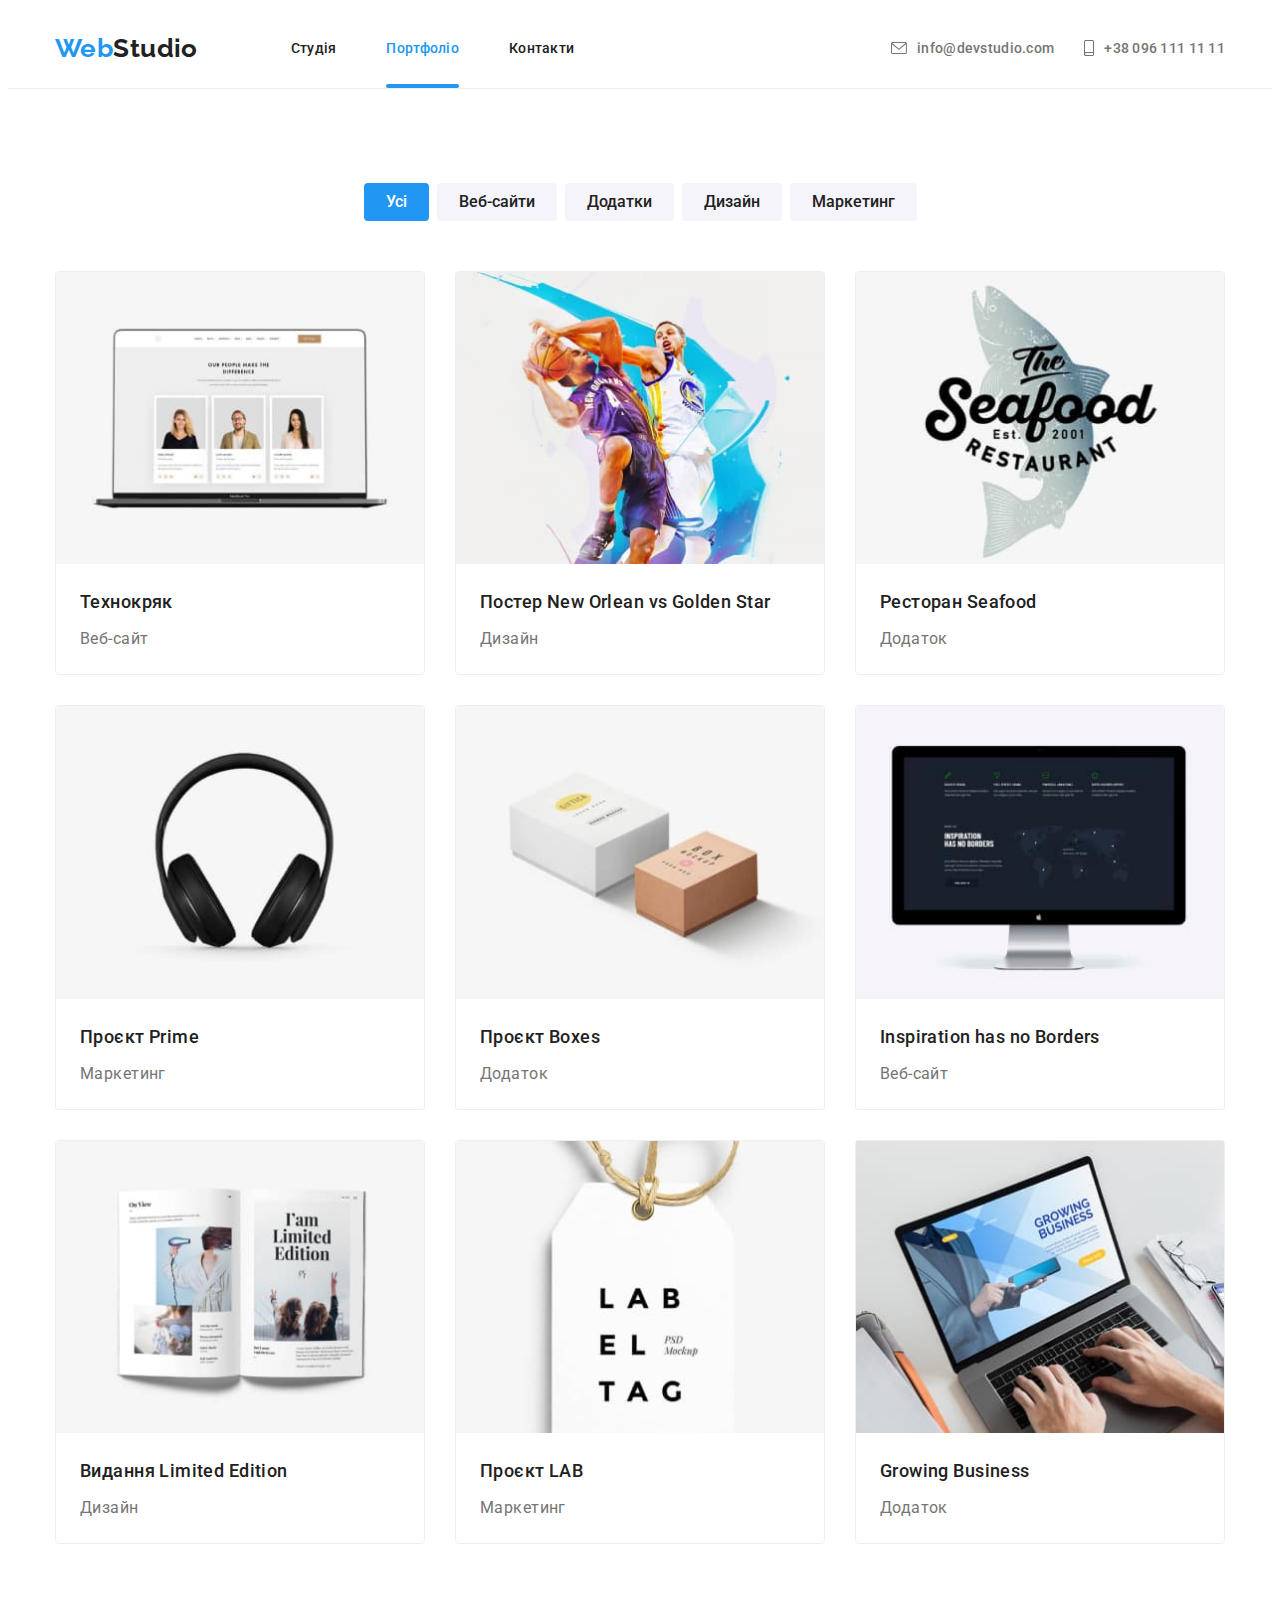
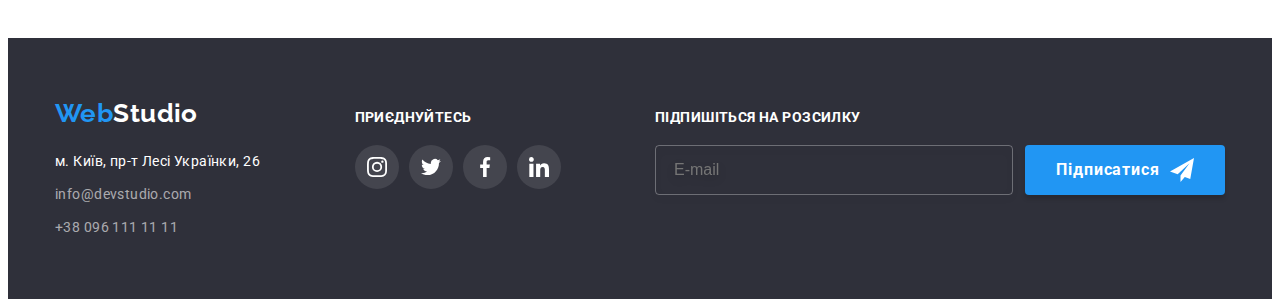
==== commit cc2de338: "виправлення помилок за Вашим відео" ====
--- a/portfilio.html
+++ b/portfilio.html
@@ -23,7 +23,6 @@
     />
     <!-- Власні стилі -->
     <link rel="stylesheet" href="./css/main.min.css" />
-    <!-- <link rel="stylesheet" href="./css/styles.css" /> -->
   </head>
   <body>
     <!--шапка -->
--- a/css/main.min.css
+++ b/css/main.min.css
@@ -1 +1 @@
-:root{--main-font: Roboto, sans-serif;--secondary-font: Raleway, sans-serif;--main-headers-color: #212121;--main-txt-color: #757575;--main-accent-color: #2196f3;--light-txt-color: #ffffff;--light-footer-links-cl: rgba(255, 255, 255, 0.6);--icons-color: #afb1b8;background-color:#fff;--background-secondary-cl: #2f303a;--background-elements: #f5f4fa;--background-light-cl: #ffffff;--number-of-gaps-two: 2;--number-of-gaps-three: 3;--number-of-items-three: 3;--number-of-items-four: 4;--anim-main: 2500ms cubic-bezier(0.4, 0, 0.2, 1)}.visually-hidden{position:absolute;width:1px;height:1px;margin:-1px;border:0;padding:0;white-space:nowrap;-webkit-clip-path:inset(100%);clip-path:inset(100%);clip:rect(0 0 0 0);overflow:hidden}body{font-family:var(--main-font);color:var(--main-txt-color);font-size:14px;line-height:1.7142857143;letter-spacing:.03em}.section{padding-top:94px;padding-bottom:94px}.section-title{font-size:36px;line-height:1.1666666667;text-align:center;margin-bottom:50px;color:var(--main-headers-color)}.container{width:1200px;padding-left:15px;padding-right:15px;margin-left:auto;margin-right:auto}html{-webkit-box-sizing:border-box;box-sizing:border-box}*,*::after,*::before{-webkit-box-sizing:inherit;box-sizing:inherit}h1,h2,h3,h4,h5,h6,p{margin:0}img{display:block;max-width:100%;height:auto}address{font-style:normal}.link{text-decoration:none;color:inherit}.list{list-style:none;margin:0;padding:0}.header{border-bottom:1px solid #ececec}.header .container{display:-webkit-box;display:-ms-flexbox;display:flex;-webkit-box-align:center;-ms-flex-align:center;align-items:center}.header-logo{padding-right:93px;-webkit-transition:color var(--anim-main);transition:color var(--anim-main)}.header-nav{display:-webkit-box;display:-ms-flexbox;display:flex;margin-right:auto;-webkit-box-align:center;-ms-flex-align:center;align-items:center}.header-list{display:-webkit-box;display:-ms-flexbox;display:flex;-webkit-box-pack:center;-ms-flex-pack:center;justify-content:center;-webkit-box-align:center;-ms-flex-align:center;align-items:center;gap:50px}.header-cont-list{display:-webkit-box;display:-ms-flexbox;display:flex;-webkit-box-pack:center;-ms-flex-pack:center;justify-content:center;-webkit-box-align:center;-ms-flex-align:center;align-items:center;gap:30px}.header-item{display:-webkit-box;display:-ms-flexbox;display:flex;-webkit-box-pack:center;-ms-flex-pack:center;justify-content:center;-webkit-box-align:center;-ms-flex-align:center;align-items:center}.header-cont-icon{margin-right:10px;fill:currentColor}.header-nav-link{position:relative;font-weight:500;line-height:1.1428571429;letter-spacing:.02em;color:var(--main-headers-color);padding-top:32px;padding-bottom:32px;-webkit-transition:color var(--anim-main);transition:color var(--anim-main)}.header-nav-link:hover,.header-nav-link:focus{color:var(--main-accent-color)}.header-nav-link::after{content:"";display:block;width:100%;height:4px;border-radius:2px;background-color:var(--main-accent-color);position:absolute;left:0;bottom:0;opacity:0;-webkit-transform:scaleX(0);transform:scaleX(0);-webkit-transition:background-color var(--anim-main),opacity var(--anim-main),-webkit-transform var(--anim-main);transition:background-color var(--anim-main),opacity var(--anim-main),-webkit-transform var(--anim-main);transition:background-color var(--anim-main),transform var(--anim-main),opacity var(--anim-main);transition:background-color var(--anim-main),transform var(--anim-main),opacity var(--anim-main),-webkit-transform var(--anim-main)}.header-nav-link:hover::after,.header-nav-link:focus::after{opacity:1;-webkit-transform:scaleX(1);transform:scaleX(1)}.header-cont-link{display:-webkit-box;display:-ms-flexbox;display:flex;-webkit-box-align:center;-ms-flex-align:center;align-items:center;font-weight:500;line-height:1.1428571429;letter-spacing:.02em;color:var(--main-txt-color);padding-top:32px;padding-bottom:32px;-webkit-transition:color var(--anim-main);transition:color var(--anim-main)}.header-cont-link:hover,.header-cont-link:focus{color:var(--main-accent-color)}.current-page{position:relative;color:var(--main-accent-color)}.current-page::after{content:"";display:block;width:100%;height:4px;border-radius:2px;background-color:var(--main-accent-color);position:absolute;left:0;bottom:0;opacity:1;-webkit-transform:scaleX(1);transform:scaleX(1);-webkit-transition:-webkit-transform var(--anim-main);transition:-webkit-transform var(--anim-main);transition:transform var(--anim-main);transition:transform var(--anim-main), -webkit-transform var(--anim-main)}.hero{height:600px;max-width:1600px;margin:0 auto;background-color:var(--background-secondary-cl);background-image:-webkit-gradient(linear, left top, right top, from(rgba(47, 48, 58, 0.4)), to(rgba(47, 48, 58, 0.4))),url("../images/hero/Img-sq.jpg");background-image:linear-gradient(to right, rgba(47, 48, 58, 0.4), rgba(47, 48, 58, 0.4)),url("../images/hero/Img-sq.jpg");background-repeat:no-repeat;background-size:cover;background-position:center;text-align:center;padding-top:200px;padding-bottom:200px}.hero-title{width:696px;margin-left:auto;margin-right:auto;margin-bottom:30px;font-weight:900;font-size:44px;line-height:1.3636363636;text-align:center;letter-spacing:.06em;text-transform:uppercase;color:var(--light-txt-color)}.speciality__list{display:-webkit-box;display:-ms-flexbox;display:flex;-ms-flex-wrap:wrap;flex-wrap:wrap;gap:30px}.speciality__item{width:270px;-ms-flex-preferred-size:calc((100% - 30px*var(--number-of-gaps-three))/var(--number-of-items-four));flex-basis:calc((100% - 30px*var(--number-of-gaps-three))/var(--number-of-items-four))}.speciality__title{margin-bottom:10px;font-size:14px;line-height:1.1428571429;text-transform:uppercase;color:var(--main-headers-color)}.speciality__thumb{display:-webkit-box;display:-ms-flexbox;display:flex;-webkit-box-pack:center;-ms-flex-pack:center;justify-content:center;-webkit-box-align:center;-ms-flex-align:center;align-items:center;width:270px;height:120px;margin-bottom:30px;background-size:cover;background-color:var(--background-elements);border-radius:4px}.section-what{padding-top:0}.section-what__list{display:-webkit-box;display:-ms-flexbox;display:flex;-ms-flex-wrap:wrap;flex-wrap:wrap;gap:30px}.section-what__item{position:relative;-ms-flex-preferred-size:calc((100% - 30px*var(--number-of-gaps-two))/var(--number-of-items-three));flex-basis:calc((100% - 30px*var(--number-of-gaps-two))/var(--number-of-items-three))}.section-what__overtext{position:absolute;left:0;bottom:0;width:100%;height:auto;font-weight:700;text-align:center;text-transform:uppercase;padding:27px;background:rgba(47,48,58,.8);color:var(--light-txt-color)}.section-team{background-color:var(--background-elements)}.section-team__list{display:-webkit-box;display:-ms-flexbox;display:flex;-ms-flex-wrap:wrap;flex-wrap:wrap;gap:30px}.section-team__item{-ms-flex-preferred-size:calc((100% - 30px*var(--number-of-gaps-three))/var(--number-of-items-four));flex-basis:calc((100% - 30px*var(--number-of-gaps-three))/var(--number-of-items-four));-webkit-box-shadow:0px 1px 3px rgba(0,0,0,.12),0px 1px 1px rgba(0,0,0,.14),0px 2px 1px rgba(0,0,0,.2);box-shadow:0px 1px 3px rgba(0,0,0,.12),0px 1px 1px rgba(0,0,0,.14),0px 2px 1px rgba(0,0,0,.2);border-radius:0px 0px 4px 4px;background-color:var(--background-light-cl)}.section-team__name{font-weight:500;font-size:16px;line-height:1.1875;text-align:center;color:var(--main-headers-color);margin-bottom:10px}.section-team__position{font-size:16px;line-height:1.1875;text-align:center;margin-bottom:16px}.section-team__thumb{padding-top:30px;padding-left:10px;padding-right:10px;padding-bottom:30px}.section-team__socials-list{display:-webkit-box;display:-ms-flexbox;display:flex;-webkit-box-pack:center;-ms-flex-pack:center;justify-content:center;-webkit-box-align:center;-ms-flex-align:center;align-items:center;gap:10px}.section-team__socials-link{display:-webkit-box;display:-ms-flexbox;display:flex;-webkit-box-pack:center;-ms-flex-pack:center;justify-content:center;-webkit-box-align:center;-ms-flex-align:center;align-items:center;text-align:center;width:44px;height:44px;border-radius:50%;color:var(--icons-color);-webkit-transition:background-color var(--anim-main),color var(--anim-main);transition:background-color var(--anim-main),color var(--anim-main)}.section-team__socials-link:hover,.section-team__socials-link:focus{color:var(--light-txt-color);background-color:var(--main-accent-color)}.section-team__socials-icon{fill:currentColor}.section-clients-list{display:-webkit-box;display:-ms-flexbox;display:flex;-ms-flex-wrap:wrap;flex-wrap:wrap;-webkit-box-pack:center;-ms-flex-pack:center;justify-content:center;-webkit-box-align:center;-ms-flex-align:center;align-items:center;gap:30px;-ms-flex-preferred-size:calc((100% - 30px)/6);flex-basis:calc((100% - 30px)/6);fill:var(--icons-color);cursor:pointer}.sec-clients-link{display:-webkit-box;display:-ms-flexbox;display:flex;-webkit-box-pack:center;-ms-flex-pack:center;justify-content:center;-webkit-box-align:center;-ms-flex-align:center;align-items:center;width:170px;height:92px;border-radius:4px;border:1px solid var(--icons-color);color:var(--icons-color);-webkit-transition:border-color var(--anim-main),color var(--anim-main);transition:border-color var(--anim-main),color var(--anim-main)}.sec-clients-link:hover,.sec-clients-link:focus{color:var(--main-accent-color);border-color:var(--main-accent-color)}.clients-icons{fill:currentColor}.footer{background-color:var(--background-secondary-cl);padding-top:60px;padding-bottom:60px}.footer-socials-list{display:-webkit-box;display:-ms-flexbox;display:flex;-webkit-box-pack:center;-ms-flex-pack:center;justify-content:center;-webkit-box-align:center;-ms-flex-align:center;align-items:center;gap:10px}.footer-logo{display:inline-block;margin-bottom:20px}.footer-logo:hover,.footer-logo:focus{color:var(--main-accent-color)}.footer-logo,.link-map{color:var(--light-txt-color);text-decoration:none;-webkit-transition:color var(--anim-main);transition:color var(--anim-main)}.footer-item{margin-bottom:9px}.footer-item:last-child{margin-bottom:0}.footer-link{color:var(--light-footer-links-cl);-webkit-transition:color var(--anim-main);transition:color var(--anim-main)}.footer-link:hover,.footer-link:focus{color:var(--main-accent-color)}.footer-common{display:-webkit-box;display:-ms-flexbox;display:flex;-webkit-box-pack:justify;-ms-flex-pack:justify;justify-content:space-between;-webkit-box-align:baseline;-ms-flex-align:baseline;align-items:baseline}.footer-addr{display:-webkit-box;display:-ms-flexbox;display:flex;-webkit-box-orient:vertical;-webkit-box-direction:normal;-ms-flex-direction:column;flex-direction:column}.footer-wecome-socials{display:-webkit-box;display:-ms-flexbox;display:flex;-webkit-box-orient:vertical;-webkit-box-direction:normal;-ms-flex-direction:column;flex-direction:column}.footer-welcome{font-weight:700;font-size:14px;line-height:1.1428571429;text-transform:uppercase;color:var(--light-txt-color);margin-bottom:20px}.footer-socials-link{display:-webkit-box;display:-ms-flexbox;display:flex;-webkit-box-pack:center;-ms-flex-pack:center;justify-content:center;-webkit-box-align:center;-ms-flex-align:center;align-items:center;text-align:left;width:44px;height:44px;border-radius:50%;background-color:rgba(255,255,255,.1);-webkit-transition:background-color var(--anim-main);transition:background-color var(--anim-main)}.footer-socials-link:hover,.footer-socials-link:focus{color:var(--light-txt-color);background-color:var(--main-accent-color)}.footer-socials-icon{fill:var(--light-txt-color)}.subscribe-form-field{display:-webkit-box;display:-ms-flexbox;display:flex;-webkit-box-pack:center;-ms-flex-pack:center;justify-content:center;-webkit-box-align:center;-ms-flex-align:center;align-items:center;gap:12px}.subscribe-title{font-weight:700;font-size:14px;line-height:16px;letter-spacing:.03em;text-transform:uppercase;color:var(--light-txt-color);margin-bottom:20px}.subscribe-form-btn{display:-webkit-inline-box;display:-ms-inline-flexbox;display:inline-flex;-webkit-box-pack:center;-ms-flex-pack:center;justify-content:center;-webkit-box-align:center;-ms-flex-align:center;align-items:center;gap:10px;width:200px;height:50px}.sub-btn-icon{fill:currentColor}.subscribe-form-input{width:358px;height:50px;padding-left:18px;font-size:16px;color:var(--light-txt-color);line-height:1.25;outline:rgba(0,0,0,0);background-color:rgba(0,0,0,0);border:1px solid rgba(255,255,255,.3);-webkit-filter:drop-shadow(0px 4px 4px rgba(0, 0, 0, 0.15));filter:drop-shadow(0px 4px 4px rgba(0, 0, 0, 0.15));border-radius:4px;-webkit-transition:border-color var(--anim-main);transition:border-color var(--anim-main)}.subscribe-form-input:focus{border-color:var(--main-accent-color)}.sec-prj-list-rbtn{display:-webkit-box;display:-ms-flexbox;display:flex;-webkit-box-pack:center;-ms-flex-pack:center;justify-content:center;-webkit-box-align:center;-ms-flex-align:center;align-items:center;margin-bottom:50px;gap:8px}.rbtn{font-family:inherit;font-weight:500;font-size:16px;line-height:1.625;background-color:var(--background-elements);color:var(--main-headers-color);border-radius:4px;border:0;padding:6px 22px;cursor:pointer;-webkit-transition:background-color var(--anim-main),color var(--anim-main),-webkit-box-shadow var(--anim-main);transition:background-color var(--anim-main),color var(--anim-main),-webkit-box-shadow var(--anim-main);transition:background-color var(--anim-main),color var(--anim-main),box-shadow var(--anim-main);transition:background-color var(--anim-main),color var(--anim-main),box-shadow var(--anim-main),-webkit-box-shadow var(--anim-main)}.rbtn:hover,.rbtn:focus{background-color:var(--main-accent-color);color:var(--light-txt-color);-webkit-box-shadow:0px 3px 1px rgba(0,0,0,.1),0px 1px 2px rgba(0,0,0,.08),0px 2px 2px rgba(0,0,0,.12);box-shadow:0px 3px 1px rgba(0,0,0,.1),0px 1px 2px rgba(0,0,0,.08),0px 2px 2px rgba(0,0,0,.12)}.current-rbtn{background-color:var(--main-accent-color);color:var(--light-txt-color)}.prg-thumb{position:relative;overflow:hidden}.prg-over-text{padding:63px 24px;color:var(--light-txt-color);font-size:18px;line-height:1.5555555556;position:absolute;top:0;left:0;width:100%;height:100%;opacity:1;background:rgba(33,150,243,.9);-webkit-transform:translateY(101%);transform:translateY(101%);-webkit-transition:-webkit-transform var(--anim-main);transition:-webkit-transform var(--anim-main);transition:transform var(--anim-main);transition:transform var(--anim-main), -webkit-transform var(--anim-main)}.project-name{font-weight:500;font-size:18px;line-height:2;text-align:left;color:var(--main-headers-color)}.project-text{font-size:16px;line-height:1.875;color:var(--main-txt-color)}.sec-prg-list{display:-webkit-box;display:-ms-flexbox;display:flex;-ms-flex-wrap:wrap;flex-wrap:wrap;gap:30px}.sec-prg-item{display:-webkit-box;display:-ms-flexbox;display:flex;-ms-flex-preferred-size:calc((100% - 30px*var(--number-of-gaps-two))/var(--number-of-items-three));flex-basis:calc((100% - 30px*var(--number-of-gaps-two))/var(--number-of-items-three))}.sec-prg-link{text-decoration:none;border:1px solid #eee;border-radius:4px;-webkit-transition:-webkit-box-shadow var(--anim-main);transition:-webkit-box-shadow var(--anim-main);transition:box-shadow var(--anim-main);transition:box-shadow var(--anim-main), -webkit-box-shadow var(--anim-main)}.sec-prg-link:hover,.sec-prg-link:focus{-webkit-box-shadow:0px 1px 1px rgba(0,0,0,.12),0px 4px 4px rgba(0,0,0,.06),1px 4px 6px rgba(0,0,0,.16);box-shadow:0px 1px 1px rgba(0,0,0,.12),0px 4px 4px rgba(0,0,0,.06),1px 4px 6px rgba(0,0,0,.16)}.sec-prg-link:hover .prg-over-text,.sec-prg-link:focus .prg-over-text{-webkit-transform:translateY(0);transform:translateY(0)}.sec-prg-list .project-name{padding-right:24px;padding-top:20px;padding-left:24px;margin-bottom:4px}.sec-prg-list .project-text{padding-right:24px;padding-left:24px;padding-bottom:20px}.backdrop{position:fixed;top:0;left:0;z-index:1000;width:100%;height:100%;background-color:rgba(0,0,0,.2);-webkit-transition:visibility var(--anim-main),opacity var(--anim-main);transition:visibility var(--anim-main),opacity var(--anim-main)}.backdrop.is-hidden{opacity:0;pointer-events:none;visibility:hidden;scale:.9}.backdrop.is-hidden .modal{-webkit-transform:translate(-50%, -50%) scale(0.9);transform:translate(-50%, -50%) scale(0.9);-webkit-transition:-webkit-transform var(--anim-main);transition:-webkit-transform var(--anim-main);transition:transform var(--anim-main);transition:transform var(--anim-main), -webkit-transform var(--anim-main)}.modal{padding:40px;position:absolute;top:50%;left:50%;width:528px;height:581px;background-color:var(--background-light-cl);border-radius:4px;-webkit-box-shadow:0px 1px 3px rgba(0,0,0,.12),0px 1px 1px rgba(0,0,0,.14),0px 2px 1px rgba(0,0,0,.2);box-shadow:0px 1px 3px rgba(0,0,0,.12),0px 1px 1px rgba(0,0,0,.14),0px 2px 1px rgba(0,0,0,.2);-webkit-transform:translate(-50%, -50%) scale(1);transform:translate(-50%, -50%) scale(1);-webkit-transition:-webkit-transform var(--anim-main);transition:-webkit-transform var(--anim-main);transition:transform var(--anim-main);transition:transform var(--anim-main), -webkit-transform var(--anim-main)}.modal-btn{position:absolute;top:10px;right:10px;width:30px;height:30px;display:-webkit-box;display:-ms-flexbox;display:flex;-webkit-box-pack:center;-ms-flex-pack:center;justify-content:center;-webkit-box-align:center;-ms-flex-align:center;align-items:center;padding:0;background-color:var(--background-light-cl);border-radius:50%;border:1px solid rgba(0,0,0,.1);cursor:pointer;-webkit-transition:color var(--anim-main);transition:color var(--anim-main)}.modal-btn:hover,.modal-btn:focus{color:var(--main-accent-color)}.modal-btn-icon{fill:currentColor}.register-form-title{display:block;text-align:center;font-style:normal;font-weight:700;font-size:20px;line-height:1.15;color:var(--main-headers-color);letter-spacing:.03em;margin-bottom:12px}.register-form-group{margin-bottom:20px}.register-form-field{position:relative;display:block;margin-bottom:10px}.register-form-field:last-child{margin-bottom:0}.register-form-label{display:block;font-size:12px;line-height:1.1666666667;margin-bottom:4px}.register-form-input{width:100%;height:40px;padding-left:42px;padding-right:42px;border:1px solid rgba(33,33,33,.2);border-radius:4px;outline:rgba(0,0,0,0);-webkit-transition:border-color var(--anim-main);transition:border-color var(--anim-main)}.register-form-input:focus{border-color:var(--main-accent-color)}.register-form-icon{position:absolute;top:50%;left:12px;-webkit-transition:fill var(--anim-main);transition:fill var(--anim-main)}.register-form-input:focus~.register-form-icon{fill:var(--main-accent-color)}.register-form-message{display:block;width:100%;height:120px;padding:12px;font-size:12px;line-height:1.1666666667;letter-spacing:.01em;color:rgba(117,117,117,.5);resize:none;outline:rgba(0,0,0,0);border:1px solid rgba(33,33,33,.2);border-radius:4px;-webkit-transition:border-color var(--anim-main);transition:border-color var(--anim-main)}.register-form-message:focus{border-color:var(--main-accent-color);font-size:16px;color:var(--main-headers-color)}.register-form-agreement{display:-webkit-box;display:-ms-flexbox;display:flex;-webkit-box-align:center;-ms-flex-align:center;align-items:center;-webkit-box-pack:center;-ms-flex-pack:center;justify-content:center;gap:10px;margin-bottom:30px}.icon-checked{opacity:0;-webkit-transition:opacity var(--anim-main);transition:opacity var(--anim-main)}.register-form-checkbox:checked+.register-form-icons .icon-checked{opacity:1}.icon-unchecked{-webkit-transition:opacity var(--anim-main);transition:opacity var(--anim-main)}.register-form-checkbox:checked+.register-form-icons .icon-unchecked{opacity:0}.register-form-checkbox:focus-visible:not(:checked)+.register-form-icons,.register-form-checkbox:focus-visible:checked+.register-form-icons,.register-form-checkbox:disabled+.register-form-icons{outline:rgba(0,0,0,0)}.register-form-checkbox:focus:focus-visible+.register-form-icons{outline:2px solid var(--main-headers-color);outline-offset:1px;border-radius:2px}.register-form-desc{font-size:14px;-webkit-user-select:none;-moz-user-select:none;-ms-user-select:none;user-select:none}.register-form-link{color:var(--main-accent-color)}.register-form-btn{display:block;width:200px;height:50px;margin:0 auto}.logo{font-family:var(--secondary-font);font-style:normal;font-weight:700;font-size:26px;line-height:1.1923076923;color:var(--main-headers-color);text-decoration:none;-webkit-transition:color var(--anim-main);transition:color var(--anim-main)}.logo-first-word{color:var(--main-accent-color);-webkit-transition:color var(--anim-main);transition:color var(--anim-main)}.logo:hover,.logo:focus{color:var(--main-accent-color)}.btn{font-family:inherit;font-weight:700;font-size:16px;line-height:1.875;letter-spacing:.06em;width:216px;height:50px;color:var(--light-txt-color);background-color:var(--main-accent-color);border-radius:4px;border:0;-webkit-box-shadow:0px 4px 4px rgba(0,0,0,.15);box-shadow:0px 4px 4px rgba(0,0,0,.15);cursor:pointer;-webkit-transition:background-color var(--anim-main),color var(--anim-main),-webkit-box-shadow var(--anim-main);transition:background-color var(--anim-main),color var(--anim-main),-webkit-box-shadow var(--anim-main);transition:box-shadow var(--anim-main),background-color var(--anim-main),color var(--anim-main);transition:box-shadow var(--anim-main),background-color var(--anim-main),color var(--anim-main),-webkit-box-shadow var(--anim-main)}.btn:hover,.btn:focus{background-color:var(--background-elements);color:var(--main-headers-color)}/*# sourceMappingURL=main.min.css.map */+:root{--main-font: Roboto, sans-serif;--secondary-font: Raleway, sans-serif;--main-headers-color: #212121;--main-txt-color: #757575;--main-accent-color: #2196f3;--light-txt-color: #ffffff;--light-footer-links-cl: rgba(255, 255, 255, 0.6);--icons-color: #afb1b8;background-color:#fff;--background-secondary-cl: #2f303a;--background-elements: #f5f4fa;--background-light-cl: #ffffff;--number-of-gaps-two: 2;--number-of-gaps-three: 3;--number-of-items-three: 3;--number-of-items-four: 4;--anim-main: 250ms cubic-bezier(0.4, 0, 0.2, 1)}.visually-hidden{position:absolute;width:1px;height:1px;margin:-1px;border:0;padding:0;white-space:nowrap;-webkit-clip-path:inset(100%);clip-path:inset(100%);clip:rect(0 0 0 0);overflow:hidden}body{font-family:var(--main-font);color:var(--main-txt-color);font-size:14px;line-height:1.7142857143;letter-spacing:.03em}.section{padding-top:94px;padding-bottom:94px}.section-title{font-size:36px;line-height:1.1666666667;text-align:center;margin-bottom:50px;color:var(--main-headers-color)}.container{width:1200px;padding-left:15px;padding-right:15px;margin-left:auto;margin-right:auto}html{-webkit-box-sizing:border-box;box-sizing:border-box}*,*::after,*::before{-webkit-box-sizing:inherit;box-sizing:inherit}h1,h2,h3,h4,h5,h6,p{margin:0}img{display:block;max-width:100%;height:auto}address{font-style:normal}.link{text-decoration:none;color:inherit}.list{list-style:none;margin:0;padding:0}.logo{font-family:var(--secondary-font);font-style:normal;font-weight:700;font-size:26px;line-height:1.1923076923;color:var(--main-headers-color);text-decoration:none;-webkit-transition:color var(--anim-main);transition:color var(--anim-main)}.logo-first-word{color:var(--main-accent-color);-webkit-transition:color var(--anim-main);transition:color var(--anim-main)}.btn{font-family:inherit;font-weight:700;font-size:16px;line-height:1.875;letter-spacing:.06em;width:216px;height:50px;color:var(--light-txt-color);background-color:var(--main-accent-color);border-radius:4px;border:0;-webkit-box-shadow:0px 4px 4px rgba(0,0,0,.15);box-shadow:0px 4px 4px rgba(0,0,0,.15);cursor:pointer;-webkit-transition:background-color var(--anim-main),color var(--anim-main),-webkit-box-shadow var(--anim-main);transition:background-color var(--anim-main),color var(--anim-main),-webkit-box-shadow var(--anim-main);transition:box-shadow var(--anim-main),background-color var(--anim-main),color var(--anim-main);transition:box-shadow var(--anim-main),background-color var(--anim-main),color var(--anim-main),-webkit-box-shadow var(--anim-main)}.btn:hover,.btn:focus{background-color:var(--background-elements);color:var(--main-headers-color)}.sec-prj-list-rbtn{display:-webkit-box;display:-ms-flexbox;display:flex;-webkit-box-pack:center;-ms-flex-pack:center;justify-content:center;-webkit-box-align:center;-ms-flex-align:center;align-items:center;margin-bottom:50px;gap:8px}.rbtn{font-family:inherit;font-weight:500;font-size:16px;line-height:1.625;background-color:var(--background-elements);color:var(--main-headers-color);border-radius:4px;border:0;padding:6px 22px;cursor:pointer;-webkit-transition:background-color var(--anim-main),color var(--anim-main),-webkit-box-shadow var(--anim-main);transition:background-color var(--anim-main),color var(--anim-main),-webkit-box-shadow var(--anim-main);transition:background-color var(--anim-main),color var(--anim-main),box-shadow var(--anim-main);transition:background-color var(--anim-main),color var(--anim-main),box-shadow var(--anim-main),-webkit-box-shadow var(--anim-main)}.rbtn:hover,.rbtn:focus{background-color:var(--main-accent-color);color:var(--light-txt-color);-webkit-box-shadow:0px 3px 1px rgba(0,0,0,.1),0px 1px 2px rgba(0,0,0,.08),0px 2px 2px rgba(0,0,0,.12);box-shadow:0px 3px 1px rgba(0,0,0,.1),0px 1px 2px rgba(0,0,0,.08),0px 2px 2px rgba(0,0,0,.12)}.current-rbtn{background-color:var(--main-accent-color);color:var(--light-txt-color)}.header{border-bottom:1px solid #ececec}.header .container{display:-webkit-box;display:-ms-flexbox;display:flex;-webkit-box-align:center;-ms-flex-align:center;align-items:center}.header-logo{padding-right:93px;-webkit-transition:color var(--anim-main);transition:color var(--anim-main)}.header-nav{display:-webkit-box;display:-ms-flexbox;display:flex;margin-right:auto;-webkit-box-align:center;-ms-flex-align:center;align-items:center}.header-list{display:-webkit-box;display:-ms-flexbox;display:flex;-webkit-box-pack:center;-ms-flex-pack:center;justify-content:center;-webkit-box-align:center;-ms-flex-align:center;align-items:center;gap:50px}.header-cont-list{display:-webkit-box;display:-ms-flexbox;display:flex;-webkit-box-pack:center;-ms-flex-pack:center;justify-content:center;-webkit-box-align:center;-ms-flex-align:center;align-items:center;gap:30px}.header-item{display:-webkit-box;display:-ms-flexbox;display:flex;-webkit-box-pack:center;-ms-flex-pack:center;justify-content:center;-webkit-box-align:center;-ms-flex-align:center;align-items:center}.header-cont-icon{margin-right:10px;fill:currentColor}.header-nav-link{position:relative;font-weight:500;line-height:1.1428571429;letter-spacing:.02em;color:var(--main-headers-color);padding-top:32px;padding-bottom:32px;-webkit-transition:color var(--anim-main);transition:color var(--anim-main)}.header-nav-link:hover,.header-nav-link:focus{color:var(--main-accent-color)}.header-nav-link::after{content:"";display:block;width:100%;height:4px;border-radius:2px;background-color:var(--main-accent-color);position:absolute;left:0;bottom:0;opacity:0;-webkit-transform:scaleX(0);transform:scaleX(0);-webkit-transition:background-color var(--anim-main),opacity var(--anim-main),-webkit-transform var(--anim-main);transition:background-color var(--anim-main),opacity var(--anim-main),-webkit-transform var(--anim-main);transition:background-color var(--anim-main),transform var(--anim-main),opacity var(--anim-main);transition:background-color var(--anim-main),transform var(--anim-main),opacity var(--anim-main),-webkit-transform var(--anim-main)}.header-nav-link:hover::after,.header-nav-link:focus::after{opacity:1;-webkit-transform:scaleX(1);transform:scaleX(1)}.header-cont-link{display:-webkit-box;display:-ms-flexbox;display:flex;-webkit-box-align:center;-ms-flex-align:center;align-items:center;font-weight:500;line-height:1.1428571429;letter-spacing:.02em;color:var(--main-txt-color);padding-top:32px;padding-bottom:32px;-webkit-transition:color var(--anim-main);transition:color var(--anim-main)}.header-cont-link:hover,.header-cont-link:focus{color:var(--main-accent-color)}.current-page{position:relative;color:var(--main-accent-color)}.current-page::after{content:"";display:block;width:100%;height:4px;border-radius:2px;background-color:var(--main-accent-color);position:absolute;left:0;bottom:0;opacity:1;-webkit-transform:scaleX(1);transform:scaleX(1);-webkit-transition:-webkit-transform var(--anim-main);transition:-webkit-transform var(--anim-main);transition:transform var(--anim-main);transition:transform var(--anim-main), -webkit-transform var(--anim-main)}.hero{height:600px;max-width:1600px;margin:0 auto;background-color:var(--background-secondary-cl);background-image:-webkit-gradient(linear, left top, right top, from(rgba(47, 48, 58, 0.4)), to(rgba(47, 48, 58, 0.4))),url("../images/hero/Img-sq.jpg");background-image:linear-gradient(to right, rgba(47, 48, 58, 0.4), rgba(47, 48, 58, 0.4)),url("../images/hero/Img-sq.jpg");background-repeat:no-repeat;background-size:cover;background-position:center;text-align:center;padding-top:200px;padding-bottom:200px}.hero-title{width:696px;margin-left:auto;margin-right:auto;margin-bottom:30px;font-weight:900;font-size:44px;line-height:1.3636363636;text-align:center;letter-spacing:.06em;text-transform:uppercase;color:var(--light-txt-color)}.speciality__list{display:-webkit-box;display:-ms-flexbox;display:flex;-ms-flex-wrap:wrap;flex-wrap:wrap;gap:30px}.speciality__item{width:270px;-ms-flex-preferred-size:calc((100% - 30px*var(--number-of-gaps-three))/var(--number-of-items-four));flex-basis:calc((100% - 30px*var(--number-of-gaps-three))/var(--number-of-items-four))}.speciality__title{margin-bottom:10px;font-size:14px;line-height:1.1428571429;text-transform:uppercase;color:var(--main-headers-color)}.speciality__thumb{display:-webkit-box;display:-ms-flexbox;display:flex;-webkit-box-pack:center;-ms-flex-pack:center;justify-content:center;-webkit-box-align:center;-ms-flex-align:center;align-items:center;width:270px;height:120px;margin-bottom:30px;background-size:cover;background-color:var(--background-elements);border-radius:4px}.section-what{padding-top:0}.section-what__list{display:-webkit-box;display:-ms-flexbox;display:flex;-ms-flex-wrap:wrap;flex-wrap:wrap;gap:30px}.section-what__item{position:relative;-ms-flex-preferred-size:calc((100% - 30px*var(--number-of-gaps-two))/var(--number-of-items-three));flex-basis:calc((100% - 30px*var(--number-of-gaps-two))/var(--number-of-items-three))}.section-what__overtext{position:absolute;left:0;bottom:0;width:100%;height:auto;font-weight:700;text-align:center;text-transform:uppercase;padding:27px;background:rgba(47,48,58,.8);color:var(--light-txt-color)}.section-team{background-color:var(--background-elements)}.section-team__list{display:-webkit-box;display:-ms-flexbox;display:flex;-ms-flex-wrap:wrap;flex-wrap:wrap;gap:30px}.section-team__item{-ms-flex-preferred-size:calc((100% - 30px*var(--number-of-gaps-three))/var(--number-of-items-four));flex-basis:calc((100% - 30px*var(--number-of-gaps-three))/var(--number-of-items-four));-webkit-box-shadow:0px 1px 3px rgba(0,0,0,.12),0px 1px 1px rgba(0,0,0,.14),0px 2px 1px rgba(0,0,0,.2);box-shadow:0px 1px 3px rgba(0,0,0,.12),0px 1px 1px rgba(0,0,0,.14),0px 2px 1px rgba(0,0,0,.2);border-radius:0px 0px 4px 4px;background-color:var(--background-light-cl)}.section-team__name{font-weight:500;font-size:16px;line-height:1.1875;text-align:center;color:var(--main-headers-color);margin-bottom:10px}.section-team__position{font-size:16px;line-height:1.1875;text-align:center;margin-bottom:16px}.section-team__thumb{padding-top:30px;padding-left:10px;padding-right:10px;padding-bottom:30px}.section-team__socials-list{display:-webkit-box;display:-ms-flexbox;display:flex;-webkit-box-pack:center;-ms-flex-pack:center;justify-content:center;-webkit-box-align:center;-ms-flex-align:center;align-items:center;gap:10px}.section-team__socials-link{display:-webkit-box;display:-ms-flexbox;display:flex;-webkit-box-pack:center;-ms-flex-pack:center;justify-content:center;-webkit-box-align:center;-ms-flex-align:center;align-items:center;text-align:center;width:44px;height:44px;border-radius:50%;color:var(--icons-color);-webkit-transition:background-color var(--anim-main),color var(--anim-main);transition:background-color var(--anim-main),color var(--anim-main)}.section-team__socials-link:hover,.section-team__socials-link:focus{color:var(--light-txt-color);background-color:var(--main-accent-color)}.section-team__socials-icon{fill:currentColor}.section-clients-list{display:-webkit-box;display:-ms-flexbox;display:flex;-ms-flex-wrap:wrap;flex-wrap:wrap;-webkit-box-pack:center;-ms-flex-pack:center;justify-content:center;-webkit-box-align:center;-ms-flex-align:center;align-items:center;gap:30px;-ms-flex-preferred-size:calc((100% - 30px)/6);flex-basis:calc((100% - 30px)/6);fill:var(--icons-color);cursor:pointer}.sec-clients-link{display:-webkit-box;display:-ms-flexbox;display:flex;-webkit-box-pack:center;-ms-flex-pack:center;justify-content:center;-webkit-box-align:center;-ms-flex-align:center;align-items:center;width:170px;height:92px;border-radius:4px;border:1px solid var(--icons-color);color:var(--icons-color);-webkit-transition:border-color var(--anim-main),color var(--anim-main);transition:border-color var(--anim-main),color var(--anim-main)}.sec-clients-link:hover,.sec-clients-link:focus{color:var(--main-accent-color);border-color:var(--main-accent-color)}.clients-icons{fill:currentColor}.footer{background-color:var(--background-secondary-cl);padding-top:60px;padding-bottom:60px}.footer-socials-list{display:-webkit-box;display:-ms-flexbox;display:flex;-webkit-box-pack:center;-ms-flex-pack:center;justify-content:center;-webkit-box-align:center;-ms-flex-align:center;align-items:center;gap:10px}.footer-logo{display:inline-block;margin-bottom:20px;color:var(--light-txt-color)}.link-map{color:var(--light-txt-color);text-decoration:none;-webkit-transition:color var(--anim-main);transition:color var(--anim-main)}.footer-item{margin-bottom:9px}.footer-item:last-child{margin-bottom:0}.footer-link{color:var(--light-footer-links-cl);-webkit-transition:color var(--anim-main);transition:color var(--anim-main)}.footer-link:hover,.footer-link:focus{color:var(--main-accent-color)}.footer-common{display:-webkit-box;display:-ms-flexbox;display:flex;-webkit-box-pack:justify;-ms-flex-pack:justify;justify-content:space-between;-webkit-box-align:baseline;-ms-flex-align:baseline;align-items:baseline}.footer-addr{display:-webkit-box;display:-ms-flexbox;display:flex;-webkit-box-orient:vertical;-webkit-box-direction:normal;-ms-flex-direction:column;flex-direction:column}.footer-wecome-socials{display:-webkit-box;display:-ms-flexbox;display:flex;-webkit-box-orient:vertical;-webkit-box-direction:normal;-ms-flex-direction:column;flex-direction:column}.footer-welcome{font-weight:700;font-size:14px;line-height:1.1428571429;text-transform:uppercase;color:var(--light-txt-color);margin-bottom:20px}.footer-socials-link{display:-webkit-box;display:-ms-flexbox;display:flex;-webkit-box-pack:center;-ms-flex-pack:center;justify-content:center;-webkit-box-align:center;-ms-flex-align:center;align-items:center;text-align:left;width:44px;height:44px;border-radius:50%;background-color:rgba(255,255,255,.1);-webkit-transition:background-color var(--anim-main);transition:background-color var(--anim-main)}.footer-socials-link:hover,.footer-socials-link:focus{color:var(--light-txt-color);background-color:var(--main-accent-color)}.footer-socials-icon{fill:var(--light-txt-color)}.subscribe-form-field{display:-webkit-box;display:-ms-flexbox;display:flex;-webkit-box-pack:center;-ms-flex-pack:center;justify-content:center;-webkit-box-align:center;-ms-flex-align:center;align-items:center;gap:12px}.subscribe-title{font-weight:700;font-size:14px;line-height:16px;letter-spacing:.03em;text-transform:uppercase;color:var(--light-txt-color);margin-bottom:20px}.subscribe-form-btn{display:-webkit-inline-box;display:-ms-inline-flexbox;display:inline-flex;-webkit-box-pack:center;-ms-flex-pack:center;justify-content:center;-webkit-box-align:center;-ms-flex-align:center;align-items:center;gap:10px;width:200px;height:50px}.sub-btn-icon{fill:currentColor}.subscribe-form-input{width:358px;height:50px;padding-left:18px;font-size:16px;color:var(--light-txt-color);line-height:1.25;outline:rgba(0,0,0,0);background-color:rgba(0,0,0,0);border:1px solid rgba(255,255,255,.3);-webkit-filter:drop-shadow(0px 4px 4px rgba(0, 0, 0, 0.15));filter:drop-shadow(0px 4px 4px rgba(0, 0, 0, 0.15));border-radius:4px;-webkit-transition:border-color var(--anim-main);transition:border-color var(--anim-main)}.subscribe-form-input:focus{border-color:var(--main-accent-color)}.prg-thumb{position:relative;overflow:hidden}.prg-over-text{padding:63px 24px;color:var(--light-txt-color);font-size:18px;line-height:1.5555555556;position:absolute;top:0;left:0;width:100%;height:100%;opacity:1;background:rgba(33,150,243,.9);-webkit-transform:translateY(101%);transform:translateY(101%);-webkit-transition:-webkit-transform var(--anim-main);transition:-webkit-transform var(--anim-main);transition:transform var(--anim-main);transition:transform var(--anim-main), -webkit-transform var(--anim-main)}.project-name{font-weight:500;font-size:18px;line-height:2;text-align:left;color:var(--main-headers-color)}.project-text{font-size:16px;line-height:1.875;color:var(--main-txt-color)}.sec-prg-list{display:-webkit-box;display:-ms-flexbox;display:flex;-ms-flex-wrap:wrap;flex-wrap:wrap;gap:30px}.sec-prg-item{display:-webkit-box;display:-ms-flexbox;display:flex;-ms-flex-preferred-size:calc((100% - 30px*var(--number-of-gaps-two))/var(--number-of-items-three));flex-basis:calc((100% - 30px*var(--number-of-gaps-two))/var(--number-of-items-three))}.sec-prg-link{text-decoration:none;border:1px solid #eee;border-radius:4px;-webkit-transition:-webkit-box-shadow var(--anim-main);transition:-webkit-box-shadow var(--anim-main);transition:box-shadow var(--anim-main);transition:box-shadow var(--anim-main), -webkit-box-shadow var(--anim-main)}.sec-prg-link:hover,.sec-prg-link:focus{-webkit-box-shadow:0px 1px 1px rgba(0,0,0,.12),0px 4px 4px rgba(0,0,0,.06),1px 4px 6px rgba(0,0,0,.16);box-shadow:0px 1px 1px rgba(0,0,0,.12),0px 4px 4px rgba(0,0,0,.06),1px 4px 6px rgba(0,0,0,.16)}.sec-prg-link:hover .prg-over-text,.sec-prg-link:focus .prg-over-text{-webkit-transform:translateY(0);transform:translateY(0)}.sec-prg-list .project-name{padding-right:24px;padding-top:20px;padding-left:24px;margin-bottom:4px}.sec-prg-list .project-text{padding-right:24px;padding-left:24px;padding-bottom:20px}.backdrop{position:fixed;top:0;left:0;z-index:1000;width:100%;height:100%;background-color:rgba(0,0,0,.2);-webkit-transition:visibility var(--anim-main),opacity var(--anim-main);transition:visibility var(--anim-main),opacity var(--anim-main)}.backdrop.is-hidden{opacity:0;pointer-events:none;visibility:hidden;scale:.9}.backdrop.is-hidden .modal{-webkit-transform:translate(-50%, -50%) scale(0.9);transform:translate(-50%, -50%) scale(0.9);-webkit-transition:-webkit-transform var(--anim-main);transition:-webkit-transform var(--anim-main);transition:transform var(--anim-main);transition:transform var(--anim-main), -webkit-transform var(--anim-main)}.modal{padding:40px;position:absolute;top:50%;left:50%;width:528px;height:581px;background-color:var(--background-light-cl);border-radius:4px;-webkit-box-shadow:0px 1px 3px rgba(0,0,0,.12),0px 1px 1px rgba(0,0,0,.14),0px 2px 1px rgba(0,0,0,.2);box-shadow:0px 1px 3px rgba(0,0,0,.12),0px 1px 1px rgba(0,0,0,.14),0px 2px 1px rgba(0,0,0,.2);-webkit-transform:translate(-50%, -50%) scale(1);transform:translate(-50%, -50%) scale(1);-webkit-transition:-webkit-transform var(--anim-main);transition:-webkit-transform var(--anim-main);transition:transform var(--anim-main);transition:transform var(--anim-main), -webkit-transform var(--anim-main)}.modal-btn{position:absolute;top:10px;right:10px;width:30px;height:30px;display:-webkit-box;display:-ms-flexbox;display:flex;-webkit-box-pack:center;-ms-flex-pack:center;justify-content:center;-webkit-box-align:center;-ms-flex-align:center;align-items:center;padding:0;background-color:var(--background-light-cl);border-radius:50%;border:1px solid rgba(0,0,0,.1);cursor:pointer;-webkit-transition:color var(--anim-main);transition:color var(--anim-main)}.modal-btn:hover,.modal-btn:focus{color:var(--main-accent-color)}.modal-btn-icon{fill:currentColor}.register-form-title{display:block;text-align:center;font-style:normal;font-weight:700;font-size:20px;line-height:1.15;color:var(--main-headers-color);letter-spacing:.03em;margin-bottom:12px}.register-form-group{margin-bottom:20px}.register-form-field{position:relative;display:block;margin-bottom:10px}.register-form-field:last-child{margin-bottom:0}.register-form-label{display:block;font-size:12px;line-height:1.1666666667;margin-bottom:4px}.register-form-input{width:100%;height:40px;padding-left:42px;padding-right:42px;border:1px solid rgba(33,33,33,.2);border-radius:4px;outline:rgba(0,0,0,0);-webkit-transition:border-color var(--anim-main);transition:border-color var(--anim-main)}.register-form-input:focus{border-color:var(--main-accent-color)}.register-form-icon{position:absolute;top:50%;left:12px;-webkit-transition:fill var(--anim-main);transition:fill var(--anim-main)}.register-form-input:focus~.register-form-icon{fill:var(--main-accent-color)}.register-form-message{display:block;width:100%;height:120px;padding:12px;font-size:12px;line-height:1.1666666667;letter-spacing:.01em;color:rgba(117,117,117,.5);resize:none;outline:rgba(0,0,0,0);border:1px solid rgba(33,33,33,.2);border-radius:4px;-webkit-transition:border-color var(--anim-main);transition:border-color var(--anim-main)}.register-form-message:focus{border-color:var(--main-accent-color);font-size:16px;color:var(--main-headers-color)}.register-form-agreement{display:-webkit-box;display:-ms-flexbox;display:flex;-webkit-box-align:center;-ms-flex-align:center;align-items:center;-webkit-box-pack:center;-ms-flex-pack:center;justify-content:center;gap:10px;margin-bottom:30px}.icon-checked{opacity:0;-webkit-transition:opacity var(--anim-main);transition:opacity var(--anim-main)}.register-form-checkbox:checked+.register-form-icons .icon-checked{opacity:1}.icon-unchecked{-webkit-transition:opacity var(--anim-main);transition:opacity var(--anim-main)}.register-form-checkbox:checked+.register-form-icons .icon-unchecked{opacity:0}.register-form-checkbox:focus-visible:not(:checked)+.register-form-icons,.register-form-checkbox:focus-visible:checked+.register-form-icons,.register-form-checkbox:disabled+.register-form-icons{outline:rgba(0,0,0,0)}.register-form-checkbox:focus:focus-visible+.register-form-icons{outline:2px solid var(--main-headers-color);outline-offset:1px;border-radius:2px}.register-form-desc{font-size:14px;-webkit-user-select:none;-moz-user-select:none;-ms-user-select:none;user-select:none}.register-form-link{color:var(--main-accent-color)}.register-form-btn{display:block;width:200px;height:50px;margin:0 auto}/*# sourceMappingURL=main.min.css.map */